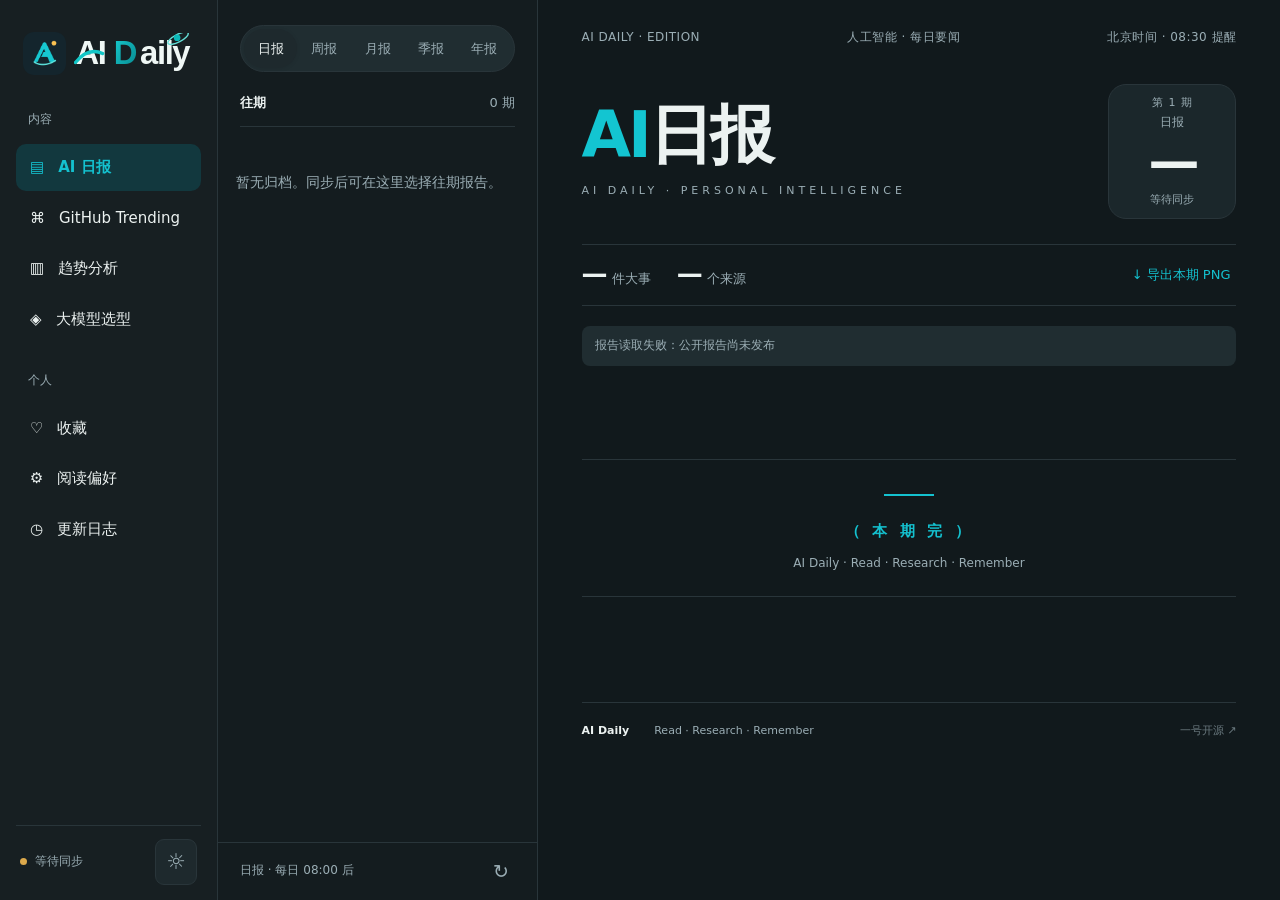
==== site/index.html @ 7de892e7 "Launch AI Daily V1" ====
<!doctype html><html lang="zh-CN"><head><meta charset="UTF-8"><meta name="viewport" content="width=device-width,initial-scale=1"><meta name="theme-color" content="#11191c"><title>AI Daily｜AI 情报阅读器</title><link rel="icon" href="./favicon.ico?v=082" sizes="any"><link rel="shortcut icon" href="./favicon.ico?v=082" type="image/x-icon"><link rel="icon" href="./favicon.png?v=082" type="image/png"><link rel="stylesheet" href="./style.css"></head><body class="dark"><div class="shell with-edition" id="shell">
<aside class="rail"><a class="logo" href="./" aria-label="AI Daily"><img src="./favicon.png" alt="" class="brand-mark"><img class="wordmark" src="./wordmark.svg" alt="AI Daily"></a><div class="rail-heading">内容</div>
<button class="rail-item active" data-view="daily"><span>▤</span>AI 日报</button><button class="rail-item" data-view="github"><span>⌘</span>GitHub Trending</button><button class="rail-item" data-view="trends"><span>▥</span>趋势分析</button><button class="rail-item" data-view="models"><span>◈</span>大模型选型</button>
<div class="rail-heading space-top">个人</div><button class="rail-item" data-view="favorites"><span>♡</span>收藏</button><button class="rail-item" data-view="settings"><span>⚙</span>阅读偏好</button><button class="rail-item" data-view="changelog"><span>◷</span>更新日志</button>
<div class="rail-bottom"><span id="connection-dot" class="signal-dot"></span><span id="connection-label">同步状态</span><button id="theme" aria-label="切换深浅色" title="深浅模式">☼</button></div></aside>
<aside class="edition-panel" id="edition-panel"><div class="edition-tabs" id="edition-tabs"><button data-type="daily" class="selected">日报</button><button data-type="weekly">周报</button><button data-type="monthly">月报</button><button data-type="quarterly">季报</button><button data-type="yearly">年报</button></div><div class="panel-subhead"><strong>往期</strong><span id="archive-count">—</span></div><div class="edition-scroll" id="edition-scroll"></div><div class="panel-bottom"><span id="panel-bottom-text">每日更新 · 北京时间</span><button id="sync" title="同步最新资讯">↻</button></div></aside>
<aside class="edition-panel" id="github-panel" hidden><div class="edition-tabs"><button data-gperiod="daily" class="selected">日报</button><button data-gperiod="weekly">周报</button><button data-gperiod="monthly">月报</button><button data-gperiod="quarterly">季报</button><button data-gperiod="yearly">年报</button></div><div class="panel-subhead"><strong>往期</strong><span>历史刊物</span></div><div class="edition-scroll" id="github-period-list"></div><div class="panel-bottom"><span>真实榜单 · 自有快照</span><button id="refresh-github" title="更新榜单">↻</button></div></aside>
<main class="reading" id="reading"><div class="reading-inner">
<section id="page-daily" class="page"><div class="issue-topline"><span id="issue-datetime">AI DAILY · EDITION</span><span>人工智能 · 每日要闻</span><span>北京时间 · 08:30 提醒</span></div><div class="masthead"><div><h1><span class="aqua">AI</span><span id="report-heading">日报</span></h1><p>AI DAILY · PERSONAL INTELLIGENCE</p></div><div class="date-stamp"><small id="issue-ordinal">第 1 期</small><span id="issue-label">日报</span><strong id="issue-number">—</strong><span id="issue-month">等待同步</span></div></div><div class="issue-stats"><span><b id="metric-stories">—</b> 件大事</span><span><b id="metric-sources">—</b> 个来源</span><button id="export-daily" class="text-action">↓ 导出本期 PNG</button></div><div id="report-alert" class="alert"></div><article class="issue-content" id="issue-content"></article><div class="edition-ending" id="daily-ending"><div class="ending-rule"></div><strong>（ 本 期 完 ）</strong><p>AI Daily · Read · Research · Remember</p><div class="issue-neighbors" id="daily-neighbors"></div></div></section>
<section id="page-github" class="page" hidden><div class="issue-topline"><span>GITHUB / OPEN SOURCE</span><span>开源生态 · 真实榜单</span><span id="github-period-range">每日观察</span></div><div class="masthead short"><div><h1><span class="aqua">GitHub</span> Trending</h1><p id="github-subtitle">每日开源项目精选 · 按热度观察</p></div><button class="action" id="export-png">↓ 导出 PNG</button></div><div class="issue-stats"><span><b id="repo-count">—</b> 个项目</span><span>门槛：≥ <strong id="minimum-stars">500</strong> Stars</span><span id="github-coverage">GitHub 官方 Trending 榜单</span></div><div class="notice" id="github-notice"></div><div id="github-grid" class="github-list"></div><div class="edition-ending" id="github-ending"><div class="ending-rule"></div><strong>（ 本 期 完 ）</strong><p>AI Daily · 开源项目观察</p><div class="issue-neighbors" id="github-neighbors"></div></div></section>
<section id="page-favorites" class="page wide-page" hidden><div class="issue-topline">PERSONAL / SAVED</div><div class="masthead short"><div><h1>我的<span class="aqua">收藏</span></h1><p>新闻、报告与开源项目</p></div></div><div class="collection-tabs"><button data-fav-filter="all" class="selected">全部</button><button data-fav-filter="article">资讯</button><button data-fav-filter="report">报告</button><button data-fav-filter="github">开源项目</button></div><div id="favorites-list" class="entry-list"></div></section>
<section id="page-trends" class="page wide-page" hidden><div class="issue-topline">RESEARCH / LONG-TERM</div><div class="masthead short"><div><h1><span class="aqua">趋势</span>分析</h1><p>基于实际归档的月度 · 季度 · 年度观察</p></div></div><div class="trend-switch"><button data-trend="monthly" class="selected">上一完整月度</button><button data-trend="quarterly">上一完整季度</button><button data-trend="yearly">上一完整年度</button></div><div id="trend-content" class="trend-content"></div></section>
<section id="page-models" class="page wide-page" hidden><div class="issue-topline">PRODUCT / MODEL SELECTOR</div><div class="masthead short"><div><h1>大模型<span class="aqua">选型</span></h1><p>预留接入位</p></div></div><div class="integration-placeholder"><span>◈</span><h2>模型选型工具</h2><p>此位置预留给你正在开发的独立模型选型项目。未来可以通过独立链接或 API 接入。</p><div class="note-tag">未连接 · 不展示虚构模型评测</div></div></section>
<section id="page-settings" class="page wide-page" hidden><div class="issue-topline">PERSONAL / PREFERENCES</div><div class="masthead short"><div><h1>阅读<span class="aqua">偏好</span></h1><p>定制你真正关心的 AI 方向</p></div></div><div class="settings-card"><div class="settings-head"><div><h2>我的关注主题</h2><p>选择后保存，即可筛选日报内容。</p></div><button class="action" id="save-settings">✓ 确认并应用</button></div><div class="topic-options" id="topics"></div><div id="settings-status" class="status-inline" aria-live="polite"></div></div><div class="settings-card"><div class="settings-head"><div><h2>运行与推送</h2><p>日报归档和飞书通知</p></div><button class="action secondary" id="open-runtime">打开运行仪表盘 ↗</button></div></div><div class="runtime-panel" id="runtime-panel" hidden><div class="runtime-metrics" id="runtime-metrics"></div><button class="soft-button" id="test-feishu">向飞书发送测试通知</button><div class="status-inline" id="runtime-msg"></div></div></section>
<section id="page-changelog" class="page wide-page" hidden><div class="issue-topline">AI DAILY / CHANGELOG</div><div class="masthead short"><div><h1>更新<span class="aqua">日志</span></h1><p>持续迭代，每一次改进都有记录</p></div></div><div class="timeline"><article><time>2026.11.05 · V0.8 预上线</time><h2>刊物式阅读与公开版适配</h2><p>品牌字标、统一 A 图标、流畅滚动与一键置顶、本期完与往期切换、GitHub 五种报告命名及飞书卡片推荐理由。</p></article><article><time>2026.11.05 · V0.7</time><h2>归档保护与 GitHub 稳定性修复</h2><p>修复原始刊物 JSON 跳转；增加数据库自动备份与恢复指引；GitHub 回退到最近的真实历史快照；Star 从 GitHub API 核实状态；发布期刊标题采用真实头条。</p></article><article><time>2026.11.03 · V0.5</time><h2>往期归档和期刊信息修复</h2><p>修复多余网格占位；统一三栏与双栏阅读结构；增加 GitHub 五个观察周期、Star 入口、主题筛选、主题适配图片导出和运行仪表盘。</p></article><article><time>2026.11.03 · V0.3</time><h2>刊物阅读器</h2><p>加入日报、周报、月报、收藏和长期统计入口。</p></article><article><time>2026.11.03 · V0.2</time><h2>视觉体系更新</h2><p>引入冷白与青蓝灰深色两套主题。</p></article></div></section>
<button class="back-to-top" id="back-to-top" type="button" aria-label="返回顶部" title="返回顶部">↑</button><footer class="site-footer"><strong>AI Daily</strong><span>Read · Research · Remember</span><a href="#" id="open-source" aria-disabled="true" title="仓库创建后启用">一号开源 ↗</a></footer>
</div></main></div><script src="./static-api.js"></script><script src="./app.js" defer></script></body></html>
---- site/style.css ----
:root{--bg:#fbfcfa;--rail:#fafbf9;--panel:#f9faf8;--ink:#1e282d;--muted:#738086;--line:#dce2e0;--accent:#117e86;--accent-bright:#09bccc;--selected:#e1eeee;--chip:#eef2f0;--btn:#fff;--card:#f1f4f3;--font:Inter,'Noto Sans SC','Microsoft YaHei UI','PingFang SC',system-ui,sans-serif}
*{box-sizing:border-box}body{margin:0;font-family:var(--font);font-size:14px;line-height:1.65;background:var(--bg);color:var(--ink)}body.dark{--bg:#11191c;--rail:#171f22;--panel:#141c1f;--ink:#ecf2f1;--muted:#9baeb5;--line:#29353a;--accent:#14c1cf;--accent-bright:#13c5d1;--selected:#12383e;--chip:#202d31;--btn:#1e292d;--card:#1b272b}button{font:inherit;color:inherit;cursor:pointer}a{color:inherit;text-decoration:none}a:hover{color:var(--accent)}[hidden]{display:none!important}.muted{color:var(--muted)}.shell{display:grid;grid-template-columns:226px 330px minmax(0,1fr);min-height:100vh}.rail{height:100vh;position:sticky;top:0;border-right:1px solid var(--line);background:var(--rail);padding:32px 16px 15px;display:flex;flex-direction:column}.logo{display:flex;align-items:center;gap:8px;margin:2px 8px 41px;font-size:28px;font-weight:850;letter-spacing:-1.7px;white-space:nowrap;line-height:1.2}.logo-ai{color:var(--accent-bright);letter-spacing:-2px}.logo-daily{position:relative}.logo-orbit{display:inline-block;width:7px;height:7px;border-radius:50%;background:var(--accent-bright);margin:0 0 15px 2px}.rail-heading{color:var(--muted);font-size:12px;margin:0 12px 12px;letter-spacing:.04em}.space-top{margin-top:26px}.rail-item{display:flex;gap:14px;align-items:center;width:100%;border:0;background:none;text-align:left;border-radius:10px;padding:11px 14px;font-size:15px;margin:2px 0}.rail-item:hover{background:var(--chip)}.rail-item.active{background:var(--selected);font-weight:700;color:var(--accent)}.rail-icon{font-size:19px;width:20px;text-align:center}.rail-bottom{margin-top:auto;border-top:1px solid var(--line);padding:13px 4px 0;display:flex;align-items:center;gap:8px;font-size:12px;color:var(--muted)}.signal-dot{width:7px;height:7px;border-radius:50%;background:#dca94c}.signal-dot.ok{background:#39bfa5}#theme{margin-left:auto;border:1px solid var(--line);background:var(--btn);border-radius:9px;padding:4px 10px;font-size:22px}.edition-panel{border-right:1px solid var(--line);height:100vh;position:sticky;top:0;background:var(--panel);display:flex;flex-direction:column;min-width:0}.edition-tabs{display:flex;margin:25px 22px 20px;padding:3px;border:1px solid var(--line);border-radius:50px;background:var(--chip)}.edition-tabs button{border:0;background:transparent;border-radius:40px;padding:9px 3px;flex:1;color:var(--muted);font-size:13px;white-space:nowrap}.edition-tabs button.selected{background:var(--btn);box-shadow:0 1px 4px #00000015;color:var(--ink)}.panel-subhead{display:flex;justify-content:space-between;align-items:center;margin:0 22px;padding:0 0 12px;border-bottom:1px solid var(--line);font-size:13px}.panel-subhead span{color:var(--muted)}.edition-scroll{overflow:auto;flex:1;padding:0 16px;scrollbar-width:thin}.month-label{display:flex;align-items:center;justify-content:space-between;font-weight:700;margin:16px 6px 10px;font-size:14px}.month-label span{color:var(--muted);font-size:12px;font-weight:400}.issue-choice{display:grid;grid-template-columns:44px 1fr;gap:10px;width:100%;border:0;background:none;border-radius:11px;padding:10px 9px;text-align:left;margin-bottom:4px;min-height:62px}.issue-choice:hover{background:var(--chip)}.issue-choice.active{background:var(--selected)}.day-num{display:flex;flex-direction:column;font-size:24px;font-weight:800;line-height:1.05;letter-spacing:-1px}.active .day-num{color:var(--accent)}.day-num small{font-size:11px;letter-spacing:0;font-weight:400;color:var(--muted);margin-top:5px}.issue-choice .issue-choice-title{font-weight:600;font-size:13px;line-height:1.45;overflow:hidden;display:-webkit-box;-webkit-line-clamp:2;-webkit-box-orient:vertical}.panel-padding{padding:10px}.panel-bottom{border-top:1px solid var(--line);display:flex;align-items:center;justify-content:space-between;padding:12px 22px;font-size:12px;color:var(--muted)}.panel-bottom button{border:0;background:none;font-size:19px}.reading{height:100vh;overflow:auto;scrollbar-width:thin;min-width:0}.reading-inner{max-width:1100px;margin:0 auto;padding:35px 54px 22px}.issue-topline{display:flex;gap:12px;align-items:center;justify-content:space-between;color:var(--muted);font-size:12px;letter-spacing:.04em}.masthead{display:flex;align-items:center;justify-content:space-between;gap:26px;margin:43px 0 32px}.masthead.short{margin:35px 0 27px}.masthead h1{font-size:clamp(42px,5vw,74px);line-height:1.06;letter-spacing:-3px;font-weight:860;margin:0}.masthead.short h1{font-size:clamp(38px,4vw,62px)}.aqua{color:var(--accent-bright)}.masthead p{color:var(--muted);font-size:11px;letter-spacing:4px;margin:12px 0 0}.date-stamp{min-width:128px;min-height:135px;background:var(--card);border:1px solid var(--line);border-radius:18px;display:flex;flex-direction:column;align-items:center;justify-content:center;gap:1px}.date-stamp small{color:var(--muted);font-size:11px;letter-spacing:2px}.date-stamp strong{font-size:51px;line-height:1.1;letter-spacing:-3px}.date-stamp span{font-size:11px;color:var(--muted)}.issue-stats{border-top:1px solid var(--line);border-bottom:1px solid var(--line);padding:16px 0;display:flex;gap:28px;align-items:center;color:var(--muted);font-size:13px}.issue-stats b{font-size:26px;color:var(--ink);line-height:1}.read-duration{margin-left:auto}.alert{margin:20px 0 0;background:var(--chip);color:var(--muted);border-radius:8px;padding:10px 13px;font-size:12px}.alert:empty{display:none}.issue-content{padding-top:27px}.section-kicker{font-size:13px;color:var(--accent);font-weight:800;letter-spacing:1px;display:flex;align-items:center;gap:12px;margin:0 0 22px}.section-kicker:before{content:'';width:31px;height:3px;background:var(--accent)}.lead-title{font-size:clamp(26px,3vw,42px);line-height:1.36;letter-spacing:-1.4px;margin:0 0 20px;font-weight:790}.lead-summary{font-size:18px;line-height:1.9;margin:0 0 15px}.source-row{display:flex;align-items:center;gap:12px;color:var(--muted);font-size:12px;margin:0 0 32px;flex-wrap:wrap}.source-row a{color:var(--accent)}.soft-button{border:1px solid var(--line);background:var(--btn);border-radius:7px;padding:4px 10px;font-size:12px}.highlight-strip{border-top:1px solid var(--line);padding:26px 0 20px}.highlight-strip h2,.section-block h2{font-size:17px;font-weight:800;letter-spacing:.02em;margin:0 0 14px}.highlight-strip ol{padding-left:22px;margin:0}.highlight-strip li{padding:4px 0;font-size:15px}.section-block{border-top:1px solid var(--line);padding-top:28px;margin-top:15px}.section-block h2{font-size:26px}.section-number{font-size:13px;color:var(--accent);margin-right:9px}.news-entry{padding:18px 0;border-bottom:1px solid var(--line)}.news-entry h3{font-size:19px;line-height:1.5;margin:0 0 10px;font-weight:730}.news-entry p{font-size:15px;line-height:1.85;margin:0 0 10px}.news-entry .source-row{margin:0}.intro{font-size:14px;color:var(--muted);margin:16px 0 20px}.github-list,.entry-list{border-top:1px solid var(--line)}.repo-entry,.favorite-entry{border-bottom:1px solid var(--line);padding:22px 2px;display:grid;grid-template-columns:46px minmax(0,1fr) auto;gap:14px;align-items:start}.repo-index{font-weight:800;font-size:24px;color:var(--accent)}.repo-entry h3{margin:0 0 9px;font-size:18px;overflow-wrap:anywhere}.repo-entry p{margin:0 0 8px;color:var(--muted);line-height:1.7}.meta{font-size:12px;color:var(--muted)}.action{background:var(--selected);color:var(--accent);border:1px solid var(--line);border-radius:9px;padding:10px 16px;font-weight:700}.action:hover{filter:brightness(.98)}.text-action{border:0;background:none;color:var(--accent);margin-left:auto}.empty{color:var(--muted);padding:30px 2px}.trend-switch{display:flex;gap:7px;margin:20px 0}.trend-switch button{background:none;border:1px solid var(--line);padding:9px 13px;border-radius:9px}.trend-switch .selected{background:var(--selected);color:var(--accent)}.coverage{margin:15px 0;padding:16px;background:var(--card);border-radius:9px}.bar-row{margin:19px 0}.bar-head{display:flex;justify-content:space-between;gap:10px;margin-bottom:5px}.bar-track{background:var(--chip);border-radius:5px;height:10px;overflow:hidden}.bar-track>div{background:var(--accent);height:100%}.settings-card{border-top:1px solid var(--line);padding:24px 0;margin:8px 0}.settings-card h2{font-size:18px}.topic-options{display:flex;gap:10px;flex-wrap:wrap;margin:15px 0 28px}.topic-options label{border:1px solid var(--line);border-radius:100px;padding:7px 13px;cursor:pointer}.topic-options input{accent-color:var(--accent)}.site-footer{margin-top:50px;padding:19px 0 5px;border-top:1px solid var(--line);display:flex;gap:25px;flex-wrap:wrap;align-items:center;color:var(--muted);font-size:11px}.site-footer strong{color:var(--ink)}.site-footer a{margin-left:auto}.reading.compact .news-entry{padding:11px 0}.reading.compact .news-entry p{line-height:1.58;margin-bottom:4px}.reading.compact .highlight-strip{padding:14px 0}.reading.compact .section-block{padding-top:16px;margin-top:9px}
@media(max-width:1200px){.shell{grid-template-columns:190px 275px minmax(0,1fr)}.reading-inner{padding:30px}.rail{padding:26px 10px}.issue-stats{gap:15px}.issue-topline span:nth-child(2){display:none}}
@media(max-width:850px){.shell{grid-template-columns:1fr;display:block}.rail{height:auto;position:sticky;z-index:3;top:0;flex-direction:row;align-items:center;gap:5px;padding:10px 12px;overflow-x:auto;border-right:0;border-bottom:1px solid var(--line)}.logo{font-size:19px;margin:0 12px 0 0}.rail-heading,.rail-bottom #connection-label{display:none}.space-top{display:none}.rail-item{font-size:12px;width:auto;white-space:nowrap;padding:7px;margin:0}.rail-icon{display:none}.rail-bottom{margin:0 0 0 auto;padding:0;border:0}.edition-panel{height:auto;position:relative;border:0;border-bottom:1px solid var(--line)}.edition-tabs{margin:12px;padding:2px}.panel-subhead,.edition-scroll,.panel-bottom{display:none}.reading{height:auto;overflow:visible}.reading-inner{padding:24px 18px}.issue-topline{font-size:10px}.masthead{margin:24px 0}.masthead h1{font-size:48px}.date-stamp{min-width:96px;min-height:112px}.date-stamp strong{font-size:38px}.issue-stats{gap:12px;flex-wrap:wrap}.read-duration{display:none}.lead-title{font-size:28px}.lead-summary{font-size:16px}.repo-entry{grid-template-columns:32px minmax(0,1fr) auto}.site-footer{gap:10px}}
/* V0.4 — One shared information reader. Hidden panels must not reserve a grid column. */
.shell:not(.with-edition){grid-template-columns:226px minmax(0,1fr)}
.shell:not(.with-edition) .reading-inner{max-width:1320px;padding-left:56px;padding-right:56px}
.shell:not(.with-edition) .wide-page{max-width:1170px}
.shell.with-edition .reading-inner{max-width:1240px;padding:32px 48px 24px}
.github-list,.entry-list{width:100%}
.repo-entry{grid-template-columns:46px minmax(0,1fr) auto;gap:18px;padding:23px 0;min-width:0}
.repo-entry>div{min-width:0}.repo-entry .meta{margin-top:8px}
.repo-entry h3{overflow-wrap:anywhere;line-height:1.35}.repo-entry p{max-width:80ch;overflow-wrap:anywhere}
.repo-actions{display:flex;gap:8px;flex-wrap:wrap;justify-content:flex-end;align-items:start}
.repo-badges{display:flex;gap:8px;flex-wrap:wrap;margin:8px 0}
.note-tag{border:1px solid var(--line);border-radius:100px;font-size:12px;color:var(--muted);padding:4px 10px;display:inline-block}
.period-selector{padding:20px;flex:1;display:flex;flex-direction:column;gap:8px}.period-option{border:1px solid var(--line);border-radius:9px;text-align:left;padding:14px;background:transparent}.period-option.selected{background:var(--selected);color:var(--accent);font-weight:700}.period-option small{display:block;color:var(--muted);font-weight:400;margin-top:5px}
.notice{color:var(--muted);font-size:12px;padding:16px 0;border-bottom:1px solid var(--line)}.notice:empty{display:none}
.settings-card{margin:12px 0 20px;padding:24px 0}.settings-head{display:flex;gap:24px;align-items:center;justify-content:space-between}.settings-head h2{margin:0}.settings-head p{color:var(--muted);font-size:14px;margin:4px 0 0}.topic-options{gap:10px;max-width:100%;margin:26px 0}.topic-options label{padding:10px 15px}.topic-options label:has(input:checked){background:var(--selected);color:var(--accent);border-color:var(--accent)}
.status-inline{color:var(--accent);font-size:13px;min-height:20px}.secondary{background:var(--chip)}.runtime-panel{background:var(--card);border:1px solid var(--line);border-radius:12px;padding:24px;margin:10px 0}.runtime-metrics{display:grid;grid-template-columns:repeat(3,minmax(0,1fr));gap:18px;margin-bottom:18px}.runtime-metrics div{border-bottom:1px solid var(--line);padding-bottom:10px}.runtime-metrics b{display:block;font-size:21px}
.collection-tabs{display:flex;gap:8px;margin-bottom:20px;flex-wrap:wrap}.collection-tabs button{background:transparent;border:1px solid var(--line);border-radius:8px;padding:7px 15px}.collection-tabs button.selected{background:var(--selected);color:var(--accent)}
.favorite-entry{grid-template-columns:42px minmax(0,1fr) auto}.favorite-entry h3{margin:0 0 5px;font-size:17px;overflow-wrap:anywhere}
.integration-placeholder{padding:70px 36px;text-align:center;border:1px dashed var(--line);border-radius:18px;background:var(--card);max-width:800px;margin:20px auto}.integration-placeholder>span{font-size:50px;color:var(--accent)}.integration-placeholder h2{font-size:26px}.integration-placeholder p{color:var(--muted);max-width:480px;margin:0 auto 20px}
.timeline article{padding:26px 0;border-top:1px solid var(--line)}.timeline time{color:var(--accent);font-size:12px}.timeline h2{font-size:21px;margin:7px 0}.timeline p{color:var(--muted)}
.site-footer{margin-top:90px}.site-footer #open-source[aria-disabled=true]{color:var(--muted);opacity:.65;cursor:default}
@media(max-width:1200px){.shell:not(.with-edition){grid-template-columns:190px minmax(0,1fr)}.shell:not(.with-edition) .reading-inner{padding:32px}}
@media(max-width:850px){.shell:not(.with-edition),.shell.with-edition{display:block}.shell:not(.with-edition) .reading-inner,.shell.with-edition .reading-inner{padding:22px 18px}.period-selector{padding:10px;display:flex;flex-direction:row;overflow:auto}.repo-entry{grid-template-columns:32px minmax(0,1fr);gap:10px}.repo-actions{grid-column:2;justify-content:flex-start}.settings-head{align-items:flex-start;flex-direction:column}.runtime-metrics{grid-template-columns:1fr}}
@media(max-width:850px){.edition-scroll{display:block;max-height:180px;overflow-y:auto;padding:8px 14px}.panel-subhead{display:flex;margin:4px 16px 0}.panel-bottom{display:flex;padding:6px 16px}.month-label{margin-top:8px}.issue-choice{display:inline-grid;vertical-align:top;width:min(100%,300px);margin-right:8px}}

/* V0.5: historical Github issue rail and editorial masthead */
.archive-meta{display:block;color:var(--muted);font-size:11px;margin-top:4px;font-weight:400}.date-stamp #issue-ordinal{font-size:11px;color:var(--muted);letter-spacing:1px}.date-stamp #issue-label{font-size:12px;color:var(--muted)}.issue-choice-title{overflow-wrap:anywhere}.issue-stats{gap:26px}

/* V0.7 identity and GitHub statuses */
.logo{display:flex;align-items:center;gap:10px;white-space:nowrap}.logo .brand-mark{width:38px;height:38px;object-fit:contain;flex:none}.logo .brand-name{font-size:25px;font-weight:820;letter-spacing:-1.1px}.logo .brand-name em{font-style:normal;color:var(--accent)}
.github-star{min-width:42px;font-size:20px;line-height:1.2;text-align:center;color:var(--muted);background:var(--btn);transition:color .16s,background .16s}.github-star.is-starred{color:#e5a000;background:rgba(245,181,37,.12);border-color:rgba(245,181,37,.45)}.github-star:hover{transform:translateY(-1px)}
@media(max-width:850px){.logo .brand-mark{width:27px;height:27px}.logo .brand-name{font-size:18px}}

/* V0.8 — edge-to-edge magazine layout, one unobtrusive page scroll */
html{scroll-behavior:smooth}html,body{max-width:100%;overflow-x:clip}
.shell{min-height:100dvh;grid-template-columns:clamp(218px,17vw,258px) clamp(280px,25vw,385px) minmax(0,1fr)}
.shell:not(.with-edition){grid-template-columns:clamp(218px,17vw,258px) minmax(0,1fr)}
.rail,.edition-panel{height:100dvh;min-height:0}
.reading{min-width:0;height:100dvh;overflow-y:auto;overflow-x:hidden;scrollbar-width:none;overscroll-behavior:contain}
.reading::-webkit-scrollbar,.edition-scroll::-webkit-scrollbar,.rail::-webkit-scrollbar{display:none}
.edition-scroll,.rail{scrollbar-width:none}
.shell.with-edition .reading-inner,.shell:not(.with-edition) .reading-inner{max-width:none;width:100%;padding:28px clamp(26px,3.4vw,70px) 38px}
.issue-topline{gap:16px}.issue-topline span{min-width:0}.masthead{margin:36px 0 25px}
.logo{margin:0 7px 35px;gap:8px;min-width:0}.logo .brand-mark{width:43px;height:43px;border-radius:11px}.logo .wordmark{display:block;width:150px;height:auto;max-height:47px;object-fit:contain}
body.dark .logo .wordmark{filter:brightness(0) invert(.91)}
.logo .brand-name{display:none}
.issue-content,.github-list{max-width:100%}.issue-content .news-entry{border-bottom:1px solid var(--line);padding:21px 0}
.section-block,.highlight-strip{border-top:1px solid var(--line);border-radius:0;background:none;box-shadow:none}
.repo-entry{border-bottom:1px solid var(--line);border-radius:0;background:none;box-shadow:none}
.issue-choice{border-radius:8px}.edition-panel{overflow:hidden}.edition-tabs{flex-shrink:0}
/* No inner scroll thumb or nested framed scroll interface */
.edition-scroll{overflow-y:auto;scrollbar-width:none}
.edition-ending{text-align:center;margin:66px 0 25px;padding:34px 0 15px;border-top:1px solid var(--line);color:var(--muted)}
.edition-ending .ending-rule{width:50px;height:2px;background:var(--accent);margin:0 auto 23px}
.edition-ending strong{color:var(--accent);font-weight:750;font-size:15px;letter-spacing:.24em}
.edition-ending p{font-size:12px;margin:10px 0 22px}
.issue-neighbors{display:grid;grid-template-columns:repeat(2,minmax(0,1fr));gap:0;border-top:1px solid var(--line);max-width:100%;text-align:left}
.issue-neighbors button{background:transparent;border:0;text-align:left;padding:18px 14px;color:var(--ink);min-width:0}
.issue-neighbors button+button{border-left:1px solid var(--line);text-align:right}
.issue-neighbors button:hover{background:var(--chip)}.issue-neighbors small{display:block;color:var(--muted)}
.issue-neighbors b{display:block;font-size:14px;overflow-wrap:anywhere;margin-top:6px}
.back-to-top{position:fixed;z-index:9;bottom:24px;right:24px;width:47px;height:47px;border:1px solid var(--line);border-radius:50%;background:var(--btn);color:var(--accent);font-size:26px;box-shadow:0 4px 15px #00000012;opacity:0;pointer-events:none;transform:translateY(8px);transition:opacity .2s,transform .2s}
.back-to-top.visible{opacity:1;pointer-events:auto;transform:translateY(0)}
@media(max-width:1000px){.shell{grid-template-columns:190px 260px minmax(0,1fr)}.logo .wordmark{width:118px}.logo .brand-mark{width:35px;height:35px}.shell.with-edition .reading-inner{padding:25px 23px}}
@media(max-width:850px){.shell,.shell:not(.with-edition){display:block}.rail{height:auto;max-width:100%;overflow-x:auto}.logo{margin:0 15px 0 0}.logo .wordmark{width:103px}.edition-panel{height:auto;overflow:visible}.edition-scroll{max-height:210px;overflow-y:auto}.reading{height:auto;overflow:visible}.shell.with-edition .reading-inner,.shell:not(.with-edition) .reading-inner{padding:20px 18px}.back-to-top{bottom:18px;right:15px}.issue-neighbors{grid-template-columns:1fr}.issue-neighbors button+button{border-left:0;border-top:1px solid var(--line);text-align:left}}

body.dark .logo .wordmark{content:url("./wordmark-dark.svg");filter:none}

/* V0.8.1 — dedicated dark wordmark, no forced inversion */
body.dark .logo .wordmark{filter:none}
.issue-choice .issue-choice-title{font-weight:520;color:var(--muted);font-size:12px;line-height:1.4}
.issue-choice.active .issue-choice-title{color:var(--ink);font-weight:600}
.issue-choice .archive-meta{opacity:.75}

/* V0.8.2 – GitHub retrospective index is concise, muted, and single-line */
#github-period-list .issue-choice-title{font-size:12px;font-weight:450;color:var(--muted);display:block;overflow:hidden;white-space:nowrap;text-overflow:ellipsis;line-height:1.5;min-width:0}
#github-period-list .issue-choice.active .issue-choice-title{color:var(--ink);font-weight:550}

/* V0.8.3: Align GitHub period summaries to the vertical midpoint of each date marker. */
#github-period-list .issue-choice{align-items:center;}
#github-period-list .issue-choice-title{align-self:center;}
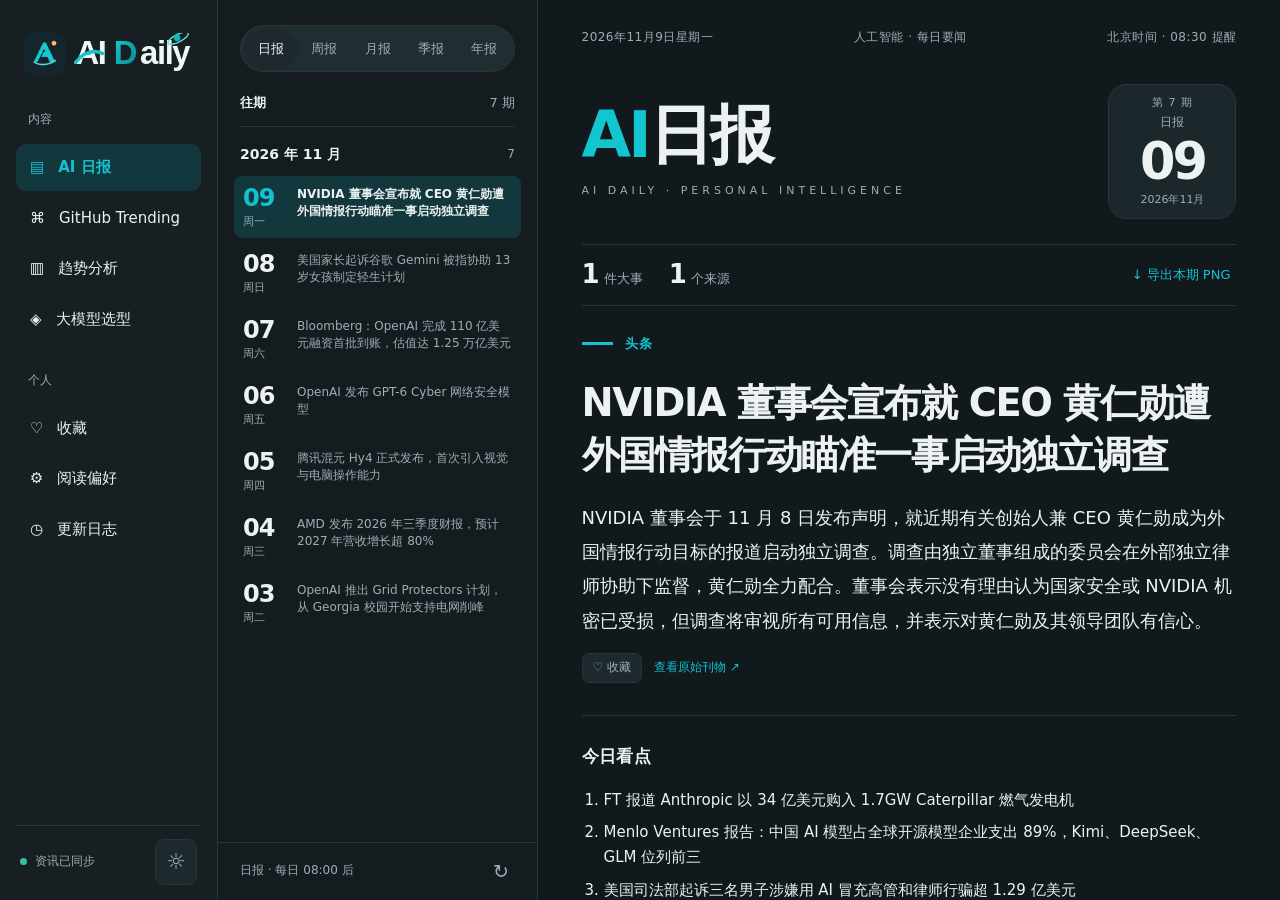
==== commit 92f30167: "feat: add Modelwise website entry to AI Daily" ====
--- a/site/index.html
+++ b/site/index.html
@@ -10,7 +10,7 @@
 <section id="page-github" class="page" hidden><div class="issue-topline"><span>GITHUB / OPEN SOURCE</span><span>开源生态 · 真实榜单</span><span id="github-period-range">每日观察</span></div><div class="masthead short"><div><h1><span class="aqua">GitHub</span> Trending</h1><p id="github-subtitle">每日开源项目精选 · 按热度观察</p></div><button class="action" id="export-png">↓ 导出 PNG</button></div><div class="issue-stats"><span><b id="repo-count">—</b> 个项目</span><span>门槛：≥ <strong id="minimum-stars">500</strong> Stars</span><span id="github-coverage">GitHub 官方 Trending 榜单</span></div><div class="notice" id="github-notice"></div><div id="github-grid" class="github-list"></div><div class="edition-ending" id="github-ending"><div class="ending-rule"></div><strong>（ 本 期 完 ）</strong><p>AI Daily · 开源项目观察</p><div class="issue-neighbors" id="github-neighbors"></div></div></section>
 <section id="page-favorites" class="page wide-page" hidden><div class="issue-topline">PERSONAL / SAVED</div><div class="masthead short"><div><h1>我的<span class="aqua">收藏</span></h1><p>新闻、报告与开源项目</p></div></div><div class="collection-tabs"><button data-fav-filter="all" class="selected">全部</button><button data-fav-filter="article">资讯</button><button data-fav-filter="report">报告</button><button data-fav-filter="github">开源项目</button></div><div id="favorites-list" class="entry-list"></div></section>
 <section id="page-trends" class="page wide-page" hidden><div class="issue-topline">RESEARCH / LONG-TERM</div><div class="masthead short"><div><h1><span class="aqua">趋势</span>分析</h1><p>基于实际归档的月度 · 季度 · 年度观察</p></div></div><div class="trend-switch"><button data-trend="monthly" class="selected">上一完整月度</button><button data-trend="quarterly">上一完整季度</button><button data-trend="yearly">上一完整年度</button></div><div id="trend-content" class="trend-content"></div></section>
-<section id="page-models" class="page wide-page" hidden><div class="issue-topline">PRODUCT / MODEL SELECTOR</div><div class="masthead short"><div><h1>大模型<span class="aqua">选型</span></h1><p>预留接入位</p></div></div><div class="integration-placeholder"><span>◈</span><h2>模型选型工具</h2><p>此位置预留给你正在开发的独立模型选型项目。未来可以通过独立链接或 API 接入。</p><div class="note-tag">未连接 · 不展示虚构模型评测</div></div></section>
+<section id="page-models" class="page wide-page" hidden><div class="issue-topline">PRODUCT / MODEL SELECTOR</div><div class="masthead short"><div><h1>大模型<span class="aqua">选型</span></h1><p>Modelwise · 独立模型选型工具</p></div></div><div class="integration-placeholder"><span>◈</span><h2>Modelwise · 大模型选型工具</h2><p>探索不同大模型，结合实际使用场景、能力与成本，找到更合适的模型方案。</p><a class="action" style="display:inline-flex;align-items:center;justify-content:center;text-decoration:none;margin:4px auto 14px;" href="https://haluwjm-lexie.github.io/Modelwise/" target="_blank" rel="noopener noreferrer" aria-label="在新标签页打开 Modelwise 大模型选型工具">进入 Modelwise ↗</a><div class="note-tag">已上线 · 在新标签页打开独立网站</div></div></section>
 <section id="page-settings" class="page wide-page" hidden><div class="issue-topline">PERSONAL / PREFERENCES</div><div class="masthead short"><div><h1>阅读<span class="aqua">偏好</span></h1><p>定制你真正关心的 AI 方向</p></div></div><div class="settings-card"><div class="settings-head"><div><h2>我的关注主题</h2><p>选择后保存，即可筛选日报内容。</p></div><button class="action" id="save-settings">✓ 确认并应用</button></div><div class="topic-options" id="topics"></div><div id="settings-status" class="status-inline" aria-live="polite"></div></div><div class="settings-card"><div class="settings-head"><div><h2>运行与推送</h2><p>日报归档和飞书通知</p></div><button class="action secondary" id="open-runtime">打开运行仪表盘 ↗</button></div></div><div class="runtime-panel" id="runtime-panel" hidden><div class="runtime-metrics" id="runtime-metrics"></div><button class="soft-button" id="test-feishu">向飞书发送测试通知</button><div class="status-inline" id="runtime-msg"></div></div></section>
 <section id="page-changelog" class="page wide-page" hidden><div class="issue-topline">AI DAILY / CHANGELOG</div><div class="masthead short"><div><h1>更新<span class="aqua">日志</span></h1><p>持续迭代，每一次改进都有记录</p></div></div><div class="timeline"><article><time>2026.11.05 · V0.8 预上线</time><h2>刊物式阅读与公开版适配</h2><p>品牌字标、统一 A 图标、流畅滚动与一键置顶、本期完与往期切换、GitHub 五种报告命名及飞书卡片推荐理由。</p></article><article><time>2026.11.05 · V0.7</time><h2>归档保护与 GitHub 稳定性修复</h2><p>修复原始刊物 JSON 跳转；增加数据库自动备份与恢复指引；GitHub 回退到最近的真实历史快照；Star 从 GitHub API 核实状态；发布期刊标题采用真实头条。</p></article><article><time>2026.11.03 · V0.5</time><h2>往期归档和期刊信息修复</h2><p>修复多余网格占位；统一三栏与双栏阅读结构；增加 GitHub 五个观察周期、Star 入口、主题筛选、主题适配图片导出和运行仪表盘。</p></article><article><time>2026.11.03 · V0.3</time><h2>刊物阅读器</h2><p>加入日报、周报、月报、收藏和长期统计入口。</p></article><article><time>2026.11.03 · V0.2</time><h2>视觉体系更新</h2><p>引入冷白与青蓝灰深色两套主题。</p></article></div></section>
 <button class="back-to-top" id="back-to-top" type="button" aria-label="返回顶部" title="返回顶部">↑</button><footer class="site-footer"><strong>AI Daily</strong><span>Read · Research · Remember</span><a href="#" id="open-source" aria-disabled="true" title="仓库创建后启用">一号开源 ↗</a></footer>
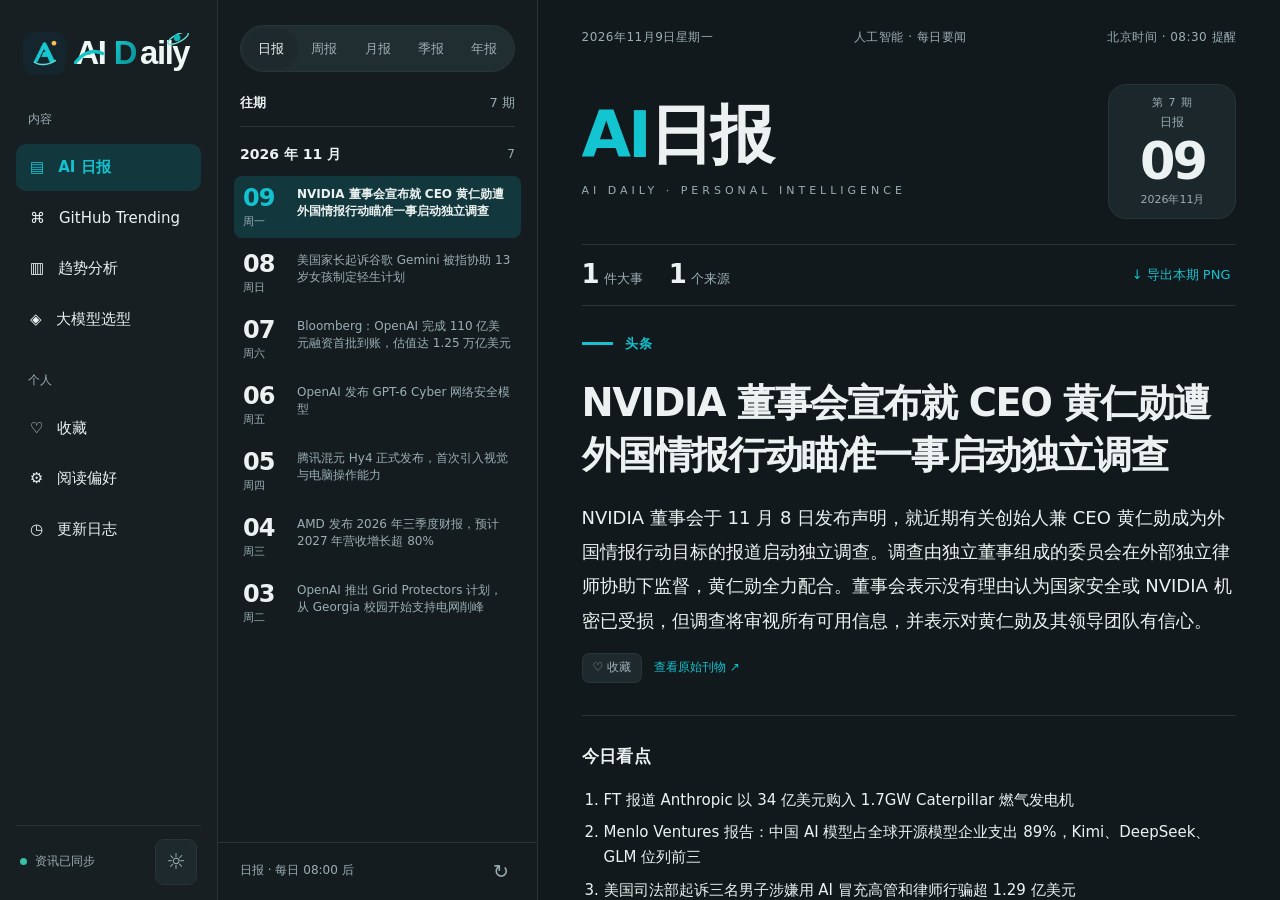
==== commit 25ffb00b: "design: refine Modelwise product overview portal" ====
--- a/site/index.html
+++ b/site/index.html
@@ -10,7 +10,28 @@
 <section id="page-github" class="page" hidden><div class="issue-topline"><span>GITHUB / OPEN SOURCE</span><span>开源生态 · 真实榜单</span><span id="github-period-range">每日观察</span></div><div class="masthead short"><div><h1><span class="aqua">GitHub</span> Trending</h1><p id="github-subtitle">每日开源项目精选 · 按热度观察</p></div><button class="action" id="export-png">↓ 导出 PNG</button></div><div class="issue-stats"><span><b id="repo-count">—</b> 个项目</span><span>门槛：≥ <strong id="minimum-stars">500</strong> Stars</span><span id="github-coverage">GitHub 官方 Trending 榜单</span></div><div class="notice" id="github-notice"></div><div id="github-grid" class="github-list"></div><div class="edition-ending" id="github-ending"><div class="ending-rule"></div><strong>（ 本 期 完 ）</strong><p>AI Daily · 开源项目观察</p><div class="issue-neighbors" id="github-neighbors"></div></div></section>
 <section id="page-favorites" class="page wide-page" hidden><div class="issue-topline">PERSONAL / SAVED</div><div class="masthead short"><div><h1>我的<span class="aqua">收藏</span></h1><p>新闻、报告与开源项目</p></div></div><div class="collection-tabs"><button data-fav-filter="all" class="selected">全部</button><button data-fav-filter="article">资讯</button><button data-fav-filter="report">报告</button><button data-fav-filter="github">开源项目</button></div><div id="favorites-list" class="entry-list"></div></section>
 <section id="page-trends" class="page wide-page" hidden><div class="issue-topline">RESEARCH / LONG-TERM</div><div class="masthead short"><div><h1><span class="aqua">趋势</span>分析</h1><p>基于实际归档的月度 · 季度 · 年度观察</p></div></div><div class="trend-switch"><button data-trend="monthly" class="selected">上一完整月度</button><button data-trend="quarterly">上一完整季度</button><button data-trend="yearly">上一完整年度</button></div><div id="trend-content" class="trend-content"></div></section>
-<section id="page-models" class="page wide-page" hidden><div class="issue-topline">PRODUCT / MODEL SELECTOR</div><div class="masthead short"><div><h1>大模型<span class="aqua">选型</span></h1><p>Modelwise · 独立模型选型工具</p></div></div><div class="integration-placeholder"><span>◈</span><h2>Modelwise · 大模型选型工具</h2><p>探索不同大模型，结合实际使用场景、能力与成本，找到更合适的模型方案。</p><a class="action" style="display:inline-flex;align-items:center;justify-content:center;text-decoration:none;margin:4px auto 14px;" href="https://haluwjm-lexie.github.io/Modelwise/" target="_blank" rel="noopener noreferrer" aria-label="在新标签页打开 Modelwise 大模型选型工具">进入 Modelwise ↗</a><div class="note-tag">已上线 · 在新标签页打开独立网站</div></div></section>
+<section id="page-models" class="page wide-page" hidden>
+ <div class="issue-topline">PRODUCT / MODEL SELECTOR</div>
+ <div class="mw-portal" aria-label="Modelwise 大模型选型作品概览">
+  <div class="mw-atmosphere" aria-hidden="true"></div>
+  <div class="mw-overview">
+   <div class="mw-copy">
+    <div class="mw-kicker"><span class="mw-kicker-dot"></span>AI DAILY <span class="mw-kicker-slash">/</span> FEATURED PRODUCT</div>
+    <img class="mw-brand" src="./modelwise-logo.png" alt="Modelwise" decoding="async">
+    <h1>大模型选型工具</h1>
+    <p class="mw-subtitle">选对模型，算清成本。</p>
+    <p class="mw-description">从模型资料库到场景选型、型号对比与成本分析，帮助你找到适合当前任务的 AI 模型方案。</p>
+    <a class="mw-visit" href="https://haluwjm-lexie.github.io/Modelwise/" target="_blank" rel="noopener noreferrer" aria-label="进入 Modelwise 大模型选型工具">进入 Modelwise <span aria-hidden="true">↗</span></a>
+    <div class="mw-features" aria-label="产品功能"><span>模型资料库</span><span>场景选型</span><span>型号对比</span><span>成本与收益</span></div>
+   </div>
+   <a class="mw-showcase" href="https://haluwjm-lexie.github.io/Modelwise/" target="_blank" rel="noopener noreferrer" aria-label="查看 Modelwise 真实首页并进入网站">
+    <div class="mw-browser-bar" aria-hidden="true"><span class="mw-lights"><i></i><i></i><i></i></span><span class="mw-browser-url">haluwjm-lexie.github.io/Modelwise/</span><span class="mw-browser-arrow">↗</span></div>
+    <div class="mw-screen"><img src="./modelwise-preview.webp" alt="Modelwise 首页实景：模型资料库与 AI 产品、模型卡片" loading="eager" decoding="async"></div>
+    <span class="mw-open-hint" aria-hidden="true">查看完整产品 <span>↗</span></span>
+   </a>
+  </div>
+ </div>
+</section>
 <section id="page-settings" class="page wide-page" hidden><div class="issue-topline">PERSONAL / PREFERENCES</div><div class="masthead short"><div><h1>阅读<span class="aqua">偏好</span></h1><p>定制你真正关心的 AI 方向</p></div></div><div class="settings-card"><div class="settings-head"><div><h2>我的关注主题</h2><p>选择后保存，即可筛选日报内容。</p></div><button class="action" id="save-settings">✓ 确认并应用</button></div><div class="topic-options" id="topics"></div><div id="settings-status" class="status-inline" aria-live="polite"></div></div><div class="settings-card"><div class="settings-head"><div><h2>运行与推送</h2><p>日报归档和飞书通知</p></div><button class="action secondary" id="open-runtime">打开运行仪表盘 ↗</button></div></div><div class="runtime-panel" id="runtime-panel" hidden><div class="runtime-metrics" id="runtime-metrics"></div><button class="soft-button" id="test-feishu">向飞书发送测试通知</button><div class="status-inline" id="runtime-msg"></div></div></section>
 <section id="page-changelog" class="page wide-page" hidden><div class="issue-topline">AI DAILY / CHANGELOG</div><div class="masthead short"><div><h1>更新<span class="aqua">日志</span></h1><p>持续迭代，每一次改进都有记录</p></div></div><div class="timeline"><article><time>2026.11.05 · V0.8 预上线</time><h2>刊物式阅读与公开版适配</h2><p>品牌字标、统一 A 图标、流畅滚动与一键置顶、本期完与往期切换、GitHub 五种报告命名及飞书卡片推荐理由。</p></article><article><time>2026.11.05 · V0.7</time><h2>归档保护与 GitHub 稳定性修复</h2><p>修复原始刊物 JSON 跳转；增加数据库自动备份与恢复指引；GitHub 回退到最近的真实历史快照；Star 从 GitHub API 核实状态；发布期刊标题采用真实头条。</p></article><article><time>2026.11.03 · V0.5</time><h2>往期归档和期刊信息修复</h2><p>修复多余网格占位；统一三栏与双栏阅读结构；增加 GitHub 五个观察周期、Star 入口、主题筛选、主题适配图片导出和运行仪表盘。</p></article><article><time>2026.11.03 · V0.3</time><h2>刊物阅读器</h2><p>加入日报、周报、月报、收藏和长期统计入口。</p></article><article><time>2026.11.03 · V0.2</time><h2>视觉体系更新</h2><p>引入冷白与青蓝灰深色两套主题。</p></article></div></section>
 <button class="back-to-top" id="back-to-top" type="button" aria-label="返回顶部" title="返回顶部">↑</button><footer class="site-footer"><strong>AI Daily</strong><span>Read · Research · Remember</span><a href="#" id="open-source" aria-disabled="true" title="仓库创建后启用">一号开源 ↗</a></footer>
--- a/site/style.css
+++ b/site/style.css
@@ -83,3 +83,41 @@
 /* V0.8.3: Align GitHub period summaries to the vertical midpoint of each date marker. */
 #github-period-list .issue-choice{align-items:center;}
 #github-period-list .issue-choice-title{align-self:center;}
+
+/* MW_PORTAL_V3_BEGIN — AI Daily's Modelwise product overview only */
+#page-models .mw-portal{--mw-blue:#143bb5;--mw-cyan:#0f9fb0;--mw-text:#172c3d;position:relative;isolation:isolate;overflow:hidden;border:1px solid rgba(48,90,162,.12);border-radius:26px;margin:18px 0 0;background:linear-gradient(118deg,#f7fcff 0%,#edf4ff 56%,#dce9ff 100%);box-shadow:0 18px 60px rgba(25,63,110,.09);color:var(--mw-text)}
+#page-models .mw-atmosphere{position:absolute;inset:0;pointer-events:none;z-index:-1;background:radial-gradient(ellipse at 98% 8%,rgba(77,129,248,.20),transparent 47%),radial-gradient(ellipse at 6% 80%,rgba(50,204,213,.09),transparent 48%)}
+#page-models .mw-portal::before{content:'';position:absolute;top:0;right:0;width:51%;height:100%;opacity:.18;pointer-events:none;background-image:linear-gradient(rgba(35,83,174,.14) 1px,transparent 1px),linear-gradient(90deg,rgba(35,83,174,.14) 1px,transparent 1px);background-size:34px 34px;mask-image:linear-gradient(90deg,transparent,black)}
+#page-models .mw-overview{position:relative;z-index:1;display:grid;grid-template-columns:minmax(0,.90fr) minmax(0,1.10fr);gap:clamp(14px,2.4vw,36px);align-items:center;min-height:clamp(480px,54vw,630px);padding:clamp(28px,4.2vw,70px) 0 clamp(24px,4vw,62px) clamp(28px,4.2vw,70px)}
+#page-models .mw-copy{min-width:0;max-width:490px;text-align:left}
+#page-models .mw-kicker{display:flex;align-items:center;gap:9px;margin-bottom:33px;color:#54728d;font-weight:750;font-size:10px;letter-spacing:.19em}
+#page-models .mw-kicker-dot{width:7px;height:7px;flex:none;border-radius:50%;background:#268bdc;box-shadow:0 0 0 5px rgba(41,132,233,.09)}
+#page-models .mw-kicker-slash{color:#a1b7cd}
+#page-models .mw-brand{display:block;max-width:min(100%,305px);width:305px;height:auto;object-fit:contain;object-position:left center;filter:drop-shadow(0 9px 15px rgba(31,90,180,.05))}
+#page-models .mw-copy h1{font-size:clamp(27px,3vw,41px);line-height:1.28;margin:18px 0 9px;letter-spacing:-.035em;color:#19313f;font-weight:780}
+#page-models .mw-subtitle{font-weight:650;color:#1559a8;font-size:clamp(17px,1.8vw,21px);margin:0 0 20px;letter-spacing:.01em}
+#page-models .mw-description{font-size:clamp(14px,1.32vw,16px);line-height:1.96;color:#62788d;margin:0 0 29px;max-width:390px}
+#page-models .mw-visit{display:inline-flex;align-items:center;justify-content:center;gap:27px;min-height:53px;padding:12px 23px;border-radius:13px;background:linear-gradient(125deg,#1a62e3,#163ba7);border:1px solid rgba(21,59,163,.35);color:white;font-weight:730;font-size:15px;letter-spacing:.01em;text-decoration:none;box-shadow:0 10px 27px rgba(24,77,181,.21),inset 0 1px 0 rgba(255,255,255,.22);transition:transform .24s ease,box-shadow .24s ease,filter .24s ease}
+#page-models .mw-visit:hover{color:white;transform:translateY(-4px);box-shadow:0 17px 33px rgba(24,77,181,.30);filter:brightness(1.08)}
+#page-models .mw-visit:focus-visible,#page-models .mw-showcase:focus-visible{outline:3px solid #3d83f6;outline-offset:5px}
+#page-models .mw-visit span{font-size:20px;font-weight:500;line-height:1}
+#page-models .mw-features{display:flex;flex-wrap:wrap;gap:8px;margin-top:33px}
+#page-models .mw-features span{padding:5px 10px;border-radius:999px;color:#628099;font-size:11px;line-height:1.4;border:1px solid rgba(83,136,193,.17);background:rgba(255,255,255,.55)}
+#page-models .mw-showcase{display:block;position:relative;min-width:0;width:100%;align-self:center;margin:9px -1px 0 0;padding:0;color:inherit;transform:perspective(1300px) rotateY(-5deg) rotateX(2deg) translateX(3%);transform-origin:left center;transition:transform .45s cubic-bezier(.2,.7,.25,1),box-shadow .45s ease;box-shadow:0 32px 62px rgba(23,53,99,.19),0 0 0 8px rgba(255,255,255,.17);border:1px solid rgba(154,183,228,.72);border-radius:16px 0 0 16px;overflow:hidden;background:white;text-decoration:none}
+#page-models .mw-showcase:hover{color:inherit;transform:perspective(1300px) rotateY(-1deg) rotateX(0deg) translateX(0) translateY(-7px);box-shadow:0 42px 78px rgba(23,53,99,.25),0 0 0 9px rgba(255,255,255,.23)}
+#page-models .mw-browser-bar{display:flex;align-items:center;gap:10px;height:39px;background:#f8faff;border-bottom:1px solid #e9eff8;padding:0 13px;color:#8293a6;font-size:10px;letter-spacing:.02em}
+#page-models .mw-lights{display:flex;gap:5px;flex:none}
+#page-models .mw-lights i{width:7px;height:7px;border-radius:50%;background:#e4a29d}
+#page-models .mw-lights i:nth-child(2){background:#e5c47a}
+#page-models .mw-lights i:nth-child(3){background:#90cbbc}
+#page-models .mw-browser-url{overflow:hidden;text-overflow:ellipsis;white-space:nowrap;flex:1;text-align:center}
+#page-models .mw-browser-arrow{font-size:16px;color:#547bc4}
+#page-models .mw-screen{position:relative;overflow:hidden;height:clamp(325px,39vw,475px);background:#f9fcfe}
+#page-models .mw-screen img{width:100%;height:auto;display:block}
+#page-models .mw-open-hint{position:absolute;right:20px;bottom:18px;display:flex;align-items:center;gap:9px;background:rgba(255,255,255,.94);border:1px solid #dbe7f7;box-shadow:0 12px 30px rgba(38,73,120,.10);border-radius:999px;padding:9px 15px;font-weight:680;font-size:12px;color:#2757a9;transition:transform .2s ease}
+#page-models .mw-showcase:hover .mw-open-hint{transform:translateY(-3px)}
+@media(max-width:1100px){#page-models .mw-overview{grid-template-columns:minmax(0,1fr) minmax(0,1fr);padding-left:30px;min-height:450px}#page-models .mw-kicker{margin-bottom:24px}#page-models .mw-brand{width:245px}#page-models .mw-screen{height:340px}#page-models .mw-features{margin-top:22px}}
+@media(max-width:820px){#page-models .mw-overview{grid-template-columns:1fr;gap:30px;padding:38px 25px 38px;min-height:0}#page-models .mw-copy{max-width:100%}#page-models .mw-brand{width:280px}#page-models .mw-showcase{transform:none;max-width:100%;margin:0;border-radius:15px;box-shadow:0 15px 40px rgba(23,53,99,.13)}#page-models .mw-showcase:hover{transform:translateY(-5px)}#page-models .mw-screen{height:310px}#page-models .mw-portal::before{width:100%}}
+@media(max-width:480px){#page-models .mw-overview{padding:26px 19px 30px}#page-models .mw-portal{border-radius:19px}#page-models .mw-kicker{font-size:9px;margin-bottom:24px}#page-models .mw-brand{width:240px}#page-models .mw-description{font-size:14px;margin-bottom:23px}#page-models .mw-features{margin-top:24px}#page-models .mw-browser-bar{height:32px}#page-models .mw-screen{height:235px}#page-models .mw-open-hint{right:8px;bottom:9px;font-size:10px;padding:7px 9px}}
+@media(prefers-reduced-motion:reduce){#page-models .mw-visit,#page-models .mw-showcase,#page-models .mw-open-hint{transition:none}}
+/* MW_PORTAL_V3_END */
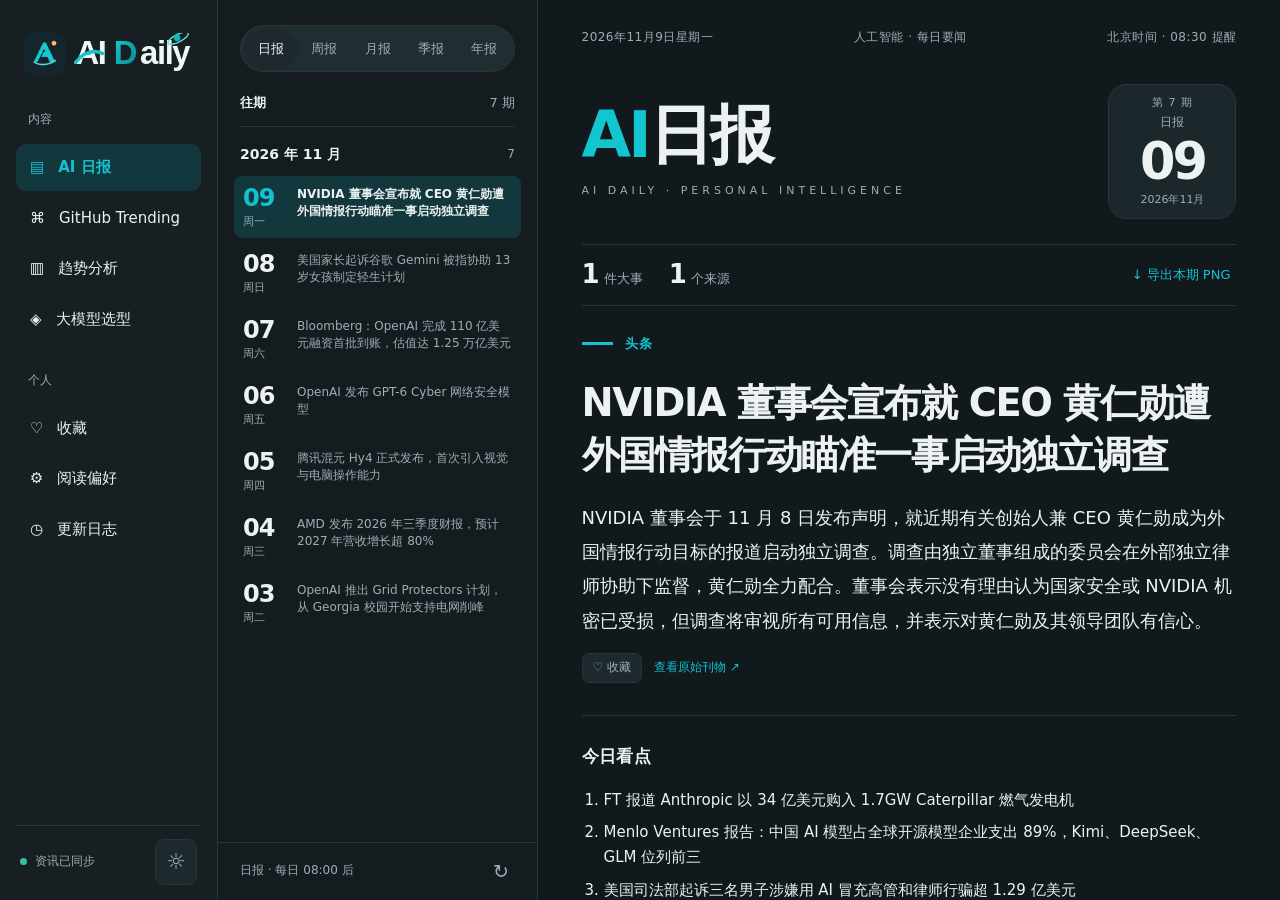
==== commit 7bc4fd0b: "ui: refine Modelwise single-screen product overview" ====
--- a/site/index.html
+++ b/site/index.html
@@ -11,26 +11,35 @@
 <section id="page-favorites" class="page wide-page" hidden><div class="issue-topline">PERSONAL / SAVED</div><div class="masthead short"><div><h1>我的<span class="aqua">收藏</span></h1><p>新闻、报告与开源项目</p></div></div><div class="collection-tabs"><button data-fav-filter="all" class="selected">全部</button><button data-fav-filter="article">资讯</button><button data-fav-filter="report">报告</button><button data-fav-filter="github">开源项目</button></div><div id="favorites-list" class="entry-list"></div></section>
 <section id="page-trends" class="page wide-page" hidden><div class="issue-topline">RESEARCH / LONG-TERM</div><div class="masthead short"><div><h1><span class="aqua">趋势</span>分析</h1><p>基于实际归档的月度 · 季度 · 年度观察</p></div></div><div class="trend-switch"><button data-trend="monthly" class="selected">上一完整月度</button><button data-trend="quarterly">上一完整季度</button><button data-trend="yearly">上一完整年度</button></div><div id="trend-content" class="trend-content"></div></section>
 <section id="page-models" class="page wide-page" hidden>
- <div class="issue-topline">PRODUCT / MODEL SELECTOR</div>
- <div class="mw-portal" aria-label="Modelwise 大模型选型作品概览">
-  <div class="mw-atmosphere" aria-hidden="true"></div>
-  <div class="mw-overview">
-   <div class="mw-copy">
-    <div class="mw-kicker"><span class="mw-kicker-dot"></span>AI DAILY <span class="mw-kicker-slash">/</span> FEATURED PRODUCT</div>
-    <img class="mw-brand" src="./modelwise-logo.png" alt="Modelwise" decoding="async">
-    <h1>大模型选型工具</h1>
-    <p class="mw-subtitle">选对模型，算清成本。</p>
-    <p class="mw-description">从模型资料库到场景选型、型号对比与成本分析，帮助你找到适合当前任务的 AI 模型方案。</p>
-    <a class="mw-visit" href="https://haluwjm-lexie.github.io/Modelwise/" target="_blank" rel="noopener noreferrer" aria-label="进入 Modelwise 大模型选型工具">进入 Modelwise <span aria-hidden="true">↗</span></a>
-    <div class="mw-features" aria-label="产品功能"><span>模型资料库</span><span>场景选型</span><span>型号对比</span><span>成本与收益</span></div>
-   </div>
-   <a class="mw-showcase" href="https://haluwjm-lexie.github.io/Modelwise/" target="_blank" rel="noopener noreferrer" aria-label="查看 Modelwise 真实首页并进入网站">
-    <div class="mw-browser-bar" aria-hidden="true"><span class="mw-lights"><i></i><i></i><i></i></span><span class="mw-browser-url">haluwjm-lexie.github.io/Modelwise/</span><span class="mw-browser-arrow">↗</span></div>
-    <div class="mw-screen"><img src="./modelwise-preview.webp" alt="Modelwise 首页实景：模型资料库与 AI 产品、模型卡片" loading="eager" decoding="async"></div>
-    <span class="mw-open-hint" aria-hidden="true">查看完整产品 <span>↗</span></span>
-   </a>
+  <div class="mw4-stage" aria-label="Modelwise 大模型选型作品概览">
+    <div class="mw4-copy">
+      <div class="mw4-kicker"><span></span>AI MODEL INTELLIGENCE</div>
+      <img class="mw4-brand" src="./modelwise-logo.png" alt="Modelwise" decoding="async">
+      <h1>大模型选型</h1>
+      <p class="mw4-lead">选对模型，算清成本。</p>
+      <p class="mw4-desc">从模型资料库、场景选型、型号对比到成本与收益分析，帮助你更快找到适合当前任务的模型方案。</p>
+      <a class="mw4-cta" href="https://haluwjm-lexie.github.io/Modelwise/" target="_blank" rel="noopener noreferrer">
+        <span>进入 Modelwise</span><b aria-hidden="true">↗</b>
+      </a>
+      <div class="mw4-tags" aria-label="Modelwise 核心能力">
+        <span>模型资料库</span><span>场景选型</span><span>型号对比</span><span>成本与收益</span>
+      </div>
+    </div>
+    <a class="mw4-preview" href="https://haluwjm-lexie.github.io/Modelwise/" target="_blank" rel="noopener noreferrer" aria-label="打开 Modelwise">
+      <div class="mw4-browser">
+        <span class="mw4-dots"><i></i><i></i><i></i></span>
+        <span>Modelwise / AI 产品与模型</span>
+        <b aria-hidden="true">↗</b>
+      </div>
+      <div class="mw4-screen">
+        <img src="./modelwise-preview.webp" alt="Modelwise 模型资料库首页预览" loading="eager" decoding="async">
+      </div>
+      <div class="mw4-float-card">
+        <strong>23 个 AI 产品与模型品牌</strong>
+        <span>资料库 · 选型 · 对比 · 成本</span>
+      </div>
+    </a>
   </div>
- </div>
 </section>
 <section id="page-settings" class="page wide-page" hidden><div class="issue-topline">PERSONAL / PREFERENCES</div><div class="masthead short"><div><h1>阅读<span class="aqua">偏好</span></h1><p>定制你真正关心的 AI 方向</p></div></div><div class="settings-card"><div class="settings-head"><div><h2>我的关注主题</h2><p>选择后保存，即可筛选日报内容。</p></div><button class="action" id="save-settings">✓ 确认并应用</button></div><div class="topic-options" id="topics"></div><div id="settings-status" class="status-inline" aria-live="polite"></div></div><div class="settings-card"><div class="settings-head"><div><h2>运行与推送</h2><p>日报归档和飞书通知</p></div><button class="action secondary" id="open-runtime">打开运行仪表盘 ↗</button></div></div><div class="runtime-panel" id="runtime-panel" hidden><div class="runtime-metrics" id="runtime-metrics"></div><button class="soft-button" id="test-feishu">向飞书发送测试通知</button><div class="status-inline" id="runtime-msg"></div></div></section>
 <section id="page-changelog" class="page wide-page" hidden><div class="issue-topline">AI DAILY / CHANGELOG</div><div class="masthead short"><div><h1>更新<span class="aqua">日志</span></h1><p>持续迭代，每一次改进都有记录</p></div></div><div class="timeline"><article><time>2026.11.05 · V0.8 预上线</time><h2>刊物式阅读与公开版适配</h2><p>品牌字标、统一 A 图标、流畅滚动与一键置顶、本期完与往期切换、GitHub 五种报告命名及飞书卡片推荐理由。</p></article><article><time>2026.11.05 · V0.7</time><h2>归档保护与 GitHub 稳定性修复</h2><p>修复原始刊物 JSON 跳转；增加数据库自动备份与恢复指引；GitHub 回退到最近的真实历史快照；Star 从 GitHub API 核实状态；发布期刊标题采用真实头条。</p></article><article><time>2026.11.03 · V0.5</time><h2>往期归档和期刊信息修复</h2><p>修复多余网格占位；统一三栏与双栏阅读结构；增加 GitHub 五个观察周期、Star 入口、主题筛选、主题适配图片导出和运行仪表盘。</p></article><article><time>2026.11.03 · V0.3</time><h2>刊物阅读器</h2><p>加入日报、周报、月报、收藏和长期统计入口。</p></article><article><time>2026.11.03 · V0.2</time><h2>视觉体系更新</h2><p>引入冷白与青蓝灰深色两套主题。</p></article></div></section>
--- a/site/style.css
+++ b/site/style.css
@@ -84,40 +84,87 @@
 #github-period-list .issue-choice{align-items:center;}
 #github-period-list .issue-choice-title{align-self:center;}
 
-/* MW_PORTAL_V3_BEGIN — AI Daily's Modelwise product overview only */
-#page-models .mw-portal{--mw-blue:#143bb5;--mw-cyan:#0f9fb0;--mw-text:#172c3d;position:relative;isolation:isolate;overflow:hidden;border:1px solid rgba(48,90,162,.12);border-radius:26px;margin:18px 0 0;background:linear-gradient(118deg,#f7fcff 0%,#edf4ff 56%,#dce9ff 100%);box-shadow:0 18px 60px rgba(25,63,110,.09);color:var(--mw-text)}
-#page-models .mw-atmosphere{position:absolute;inset:0;pointer-events:none;z-index:-1;background:radial-gradient(ellipse at 98% 8%,rgba(77,129,248,.20),transparent 47%),radial-gradient(ellipse at 6% 80%,rgba(50,204,213,.09),transparent 48%)}
-#page-models .mw-portal::before{content:'';position:absolute;top:0;right:0;width:51%;height:100%;opacity:.18;pointer-events:none;background-image:linear-gradient(rgba(35,83,174,.14) 1px,transparent 1px),linear-gradient(90deg,rgba(35,83,174,.14) 1px,transparent 1px);background-size:34px 34px;mask-image:linear-gradient(90deg,transparent,black)}
-#page-models .mw-overview{position:relative;z-index:1;display:grid;grid-template-columns:minmax(0,.90fr) minmax(0,1.10fr);gap:clamp(14px,2.4vw,36px);align-items:center;min-height:clamp(480px,54vw,630px);padding:clamp(28px,4.2vw,70px) 0 clamp(24px,4vw,62px) clamp(28px,4.2vw,70px)}
-#page-models .mw-copy{min-width:0;max-width:490px;text-align:left}
-#page-models .mw-kicker{display:flex;align-items:center;gap:9px;margin-bottom:33px;color:#54728d;font-weight:750;font-size:10px;letter-spacing:.19em}
-#page-models .mw-kicker-dot{width:7px;height:7px;flex:none;border-radius:50%;background:#268bdc;box-shadow:0 0 0 5px rgba(41,132,233,.09)}
-#page-models .mw-kicker-slash{color:#a1b7cd}
-#page-models .mw-brand{display:block;max-width:min(100%,305px);width:305px;height:auto;object-fit:contain;object-position:left center;filter:drop-shadow(0 9px 15px rgba(31,90,180,.05))}
-#page-models .mw-copy h1{font-size:clamp(27px,3vw,41px);line-height:1.28;margin:18px 0 9px;letter-spacing:-.035em;color:#19313f;font-weight:780}
-#page-models .mw-subtitle{font-weight:650;color:#1559a8;font-size:clamp(17px,1.8vw,21px);margin:0 0 20px;letter-spacing:.01em}
-#page-models .mw-description{font-size:clamp(14px,1.32vw,16px);line-height:1.96;color:#62788d;margin:0 0 29px;max-width:390px}
-#page-models .mw-visit{display:inline-flex;align-items:center;justify-content:center;gap:27px;min-height:53px;padding:12px 23px;border-radius:13px;background:linear-gradient(125deg,#1a62e3,#163ba7);border:1px solid rgba(21,59,163,.35);color:white;font-weight:730;font-size:15px;letter-spacing:.01em;text-decoration:none;box-shadow:0 10px 27px rgba(24,77,181,.21),inset 0 1px 0 rgba(255,255,255,.22);transition:transform .24s ease,box-shadow .24s ease,filter .24s ease}
-#page-models .mw-visit:hover{color:white;transform:translateY(-4px);box-shadow:0 17px 33px rgba(24,77,181,.30);filter:brightness(1.08)}
-#page-models .mw-visit:focus-visible,#page-models .mw-showcase:focus-visible{outline:3px solid #3d83f6;outline-offset:5px}
-#page-models .mw-visit span{font-size:20px;font-weight:500;line-height:1}
-#page-models .mw-features{display:flex;flex-wrap:wrap;gap:8px;margin-top:33px}
-#page-models .mw-features span{padding:5px 10px;border-radius:999px;color:#628099;font-size:11px;line-height:1.4;border:1px solid rgba(83,136,193,.17);background:rgba(255,255,255,.55)}
-#page-models .mw-showcase{display:block;position:relative;min-width:0;width:100%;align-self:center;margin:9px -1px 0 0;padding:0;color:inherit;transform:perspective(1300px) rotateY(-5deg) rotateX(2deg) translateX(3%);transform-origin:left center;transition:transform .45s cubic-bezier(.2,.7,.25,1),box-shadow .45s ease;box-shadow:0 32px 62px rgba(23,53,99,.19),0 0 0 8px rgba(255,255,255,.17);border:1px solid rgba(154,183,228,.72);border-radius:16px 0 0 16px;overflow:hidden;background:white;text-decoration:none}
-#page-models .mw-showcase:hover{color:inherit;transform:perspective(1300px) rotateY(-1deg) rotateX(0deg) translateX(0) translateY(-7px);box-shadow:0 42px 78px rgba(23,53,99,.25),0 0 0 9px rgba(255,255,255,.23)}
-#page-models .mw-browser-bar{display:flex;align-items:center;gap:10px;height:39px;background:#f8faff;border-bottom:1px solid #e9eff8;padding:0 13px;color:#8293a6;font-size:10px;letter-spacing:.02em}
-#page-models .mw-lights{display:flex;gap:5px;flex:none}
-#page-models .mw-lights i{width:7px;height:7px;border-radius:50%;background:#e4a29d}
-#page-models .mw-lights i:nth-child(2){background:#e5c47a}
-#page-models .mw-lights i:nth-child(3){background:#90cbbc}
-#page-models .mw-browser-url{overflow:hidden;text-overflow:ellipsis;white-space:nowrap;flex:1;text-align:center}
-#page-models .mw-browser-arrow{font-size:16px;color:#547bc4}
-#page-models .mw-screen{position:relative;overflow:hidden;height:clamp(325px,39vw,475px);background:#f9fcfe}
-#page-models .mw-screen img{width:100%;height:auto;display:block}
-#page-models .mw-open-hint{position:absolute;right:20px;bottom:18px;display:flex;align-items:center;gap:9px;background:rgba(255,255,255,.94);border:1px solid #dbe7f7;box-shadow:0 12px 30px rgba(38,73,120,.10);border-radius:999px;padding:9px 15px;font-weight:680;font-size:12px;color:#2757a9;transition:transform .2s ease}
-#page-models .mw-showcase:hover .mw-open-hint{transform:translateY(-3px)}
-@media(max-width:1100px){#page-models .mw-overview{grid-template-columns:minmax(0,1fr) minmax(0,1fr);padding-left:30px;min-height:450px}#page-models .mw-kicker{margin-bottom:24px}#page-models .mw-brand{width:245px}#page-models .mw-screen{height:340px}#page-models .mw-features{margin-top:22px}}
-@media(max-width:820px){#page-models .mw-overview{grid-template-columns:1fr;gap:30px;padding:38px 25px 38px;min-height:0}#page-models .mw-copy{max-width:100%}#page-models .mw-brand{width:280px}#page-models .mw-showcase{transform:none;max-width:100%;margin:0;border-radius:15px;box-shadow:0 15px 40px rgba(23,53,99,.13)}#page-models .mw-showcase:hover{transform:translateY(-5px)}#page-models .mw-screen{height:310px}#page-models .mw-portal::before{width:100%}}
-@media(max-width:480px){#page-models .mw-overview{padding:26px 19px 30px}#page-models .mw-portal{border-radius:19px}#page-models .mw-kicker{font-size:9px;margin-bottom:24px}#page-models .mw-brand{width:240px}#page-models .mw-description{font-size:14px;margin-bottom:23px}#page-models .mw-features{margin-top:24px}#page-models .mw-browser-bar{height:32px}#page-models .mw-screen{height:235px}#page-models .mw-open-hint{right:8px;bottom:9px;font-size:10px;padding:7px 9px}}
-@media(prefers-reduced-motion:reduce){#page-models .mw-visit,#page-models .mw-showcase,#page-models .mw-open-hint{transition:none}}
-/* MW_PORTAL_V3_END */
+/* MW_PORTAL_V4_BEGIN — single-screen Modelwise product overview */
+#page-models{max-width:none!important;height:100%}
+#page-models .mw4-stage{
+  --mw-blue:#163fbd;--mw-blue2:#235fe8;--mw-cyan:#0d9daa;--mw-ink:#17242c;
+  position:relative;height:100%;min-height:0;display:grid;
+  grid-template-columns:minmax(330px,.82fr) minmax(500px,1.18fr);
+  align-items:center;gap:clamp(34px,4vw,72px);
+  padding:clamp(34px,5vh,58px) clamp(28px,4.2vw,68px);
+  overflow:hidden;border:1px solid rgba(36,83,169,.10);border-radius:28px;
+  background:
+    radial-gradient(circle at 82% 18%,rgba(55,116,241,.13),transparent 31%),
+    radial-gradient(circle at 7% 90%,rgba(35,180,193,.08),transparent 27%),
+    linear-gradient(135deg,#fbfdff 0%,#f5f9ff 58%,#edf4ff 100%);
+  box-shadow:0 24px 70px rgba(34,66,113,.08);
+}
+#page-models .mw4-stage:after{
+  content:"";position:absolute;right:-12%;top:-34%;width:58%;aspect-ratio:1;border-radius:50%;
+  border:1px solid rgba(42,101,210,.11);box-shadow:0 0 0 55px rgba(42,101,210,.025),0 0 0 110px rgba(42,101,210,.018);
+  pointer-events:none
+}
+#page-models .mw4-copy{position:relative;z-index:2;max-width:440px}
+#page-models .mw4-kicker{display:flex;align-items:center;gap:10px;margin-bottom:28px;color:#6b7f96;font-size:10px;font-weight:760;letter-spacing:.20em}
+#page-models .mw4-kicker span{width:7px;height:7px;border-radius:50%;background:var(--mw-blue2);box-shadow:0 0 0 6px rgba(35,95,232,.08)}
+#page-models .mw4-brand{display:block;width:min(265px,82%);height:auto;margin:0 0 22px;object-fit:contain;object-position:left center}
+#page-models .mw4-copy h1{margin:0 0 8px;color:var(--mw-ink);font-size:clamp(38px,4.3vw,60px);line-height:1.04;letter-spacing:-.055em;font-weight:860}
+#page-models .mw4-lead{margin:0 0 17px;color:var(--mw-blue);font-size:clamp(18px,1.8vw,23px);font-weight:730}
+#page-models .mw4-desc{max-width:410px;margin:0 0 27px;color:#65798c;font-size:14px;line-height:1.9}
+#page-models .mw4-cta{display:inline-flex;align-items:center;justify-content:space-between;gap:34px;min-width:190px;padding:13px 18px 13px 21px;border-radius:14px;color:#fff!important;text-decoration:none;font-size:15px;font-weight:760;background:linear-gradient(135deg,var(--mw-blue2),#1538ab);border:1px solid rgba(15,55,161,.28);box-shadow:0 12px 28px rgba(28,75,185,.20),inset 0 1px 0 rgba(255,255,255,.25);transition:transform .24s ease,box-shadow .24s ease,filter .24s ease}
+#page-models .mw4-cta b{font-size:20px;font-weight:500}
+#page-models .mw4-cta:hover{transform:translateY(-4px);filter:brightness(1.04);box-shadow:0 19px 38px rgba(28,75,185,.27),inset 0 1px 0 rgba(255,255,255,.28)}
+#page-models .mw4-tags{display:flex;flex-wrap:wrap;gap:8px;margin-top:25px}
+#page-models .mw4-tags span{padding:5px 10px;border:1px solid rgba(60,108,172,.14);border-radius:999px;background:rgba(255,255,255,.63);color:#6c8094;font-size:10px}
+#page-models .mw4-preview{position:relative;z-index:2;display:block;min-width:0;text-decoration:none;color:inherit!important;border:1px solid rgba(130,163,215,.48);border-radius:22px;background:#fff;box-shadow:0 26px 64px rgba(30,65,119,.16),0 0 0 8px rgba(255,255,255,.42);overflow:visible;transform:perspective(1400px) rotateY(-2.6deg) rotateX(1deg);transform-origin:left center;transition:transform .38s cubic-bezier(.2,.7,.2,1),box-shadow .38s ease}
+#page-models .mw4-preview:hover{transform:perspective(1400px) rotateY(0) rotateX(0) translateY(-6px);box-shadow:0 34px 78px rgba(30,65,119,.20),0 0 0 8px rgba(255,255,255,.55)}
+#page-models .mw4-browser{height:40px;display:flex;align-items:center;gap:12px;padding:0 14px;border-bottom:1px solid #e9eef6;background:#f8faff;border-radius:22px 22px 0 0;color:#7c8da3;font-size:10px}
+#page-models .mw4-browser>span:nth-child(2){flex:1;text-align:center;white-space:nowrap;overflow:hidden;text-overflow:ellipsis}
+#page-models .mw4-browser>b{color:var(--mw-blue);font-size:17px;font-weight:500}
+#page-models .mw4-dots{display:flex;gap:5px}
+#page-models .mw4-dots i{width:7px;height:7px;border-radius:50%;background:#f0a09a}
+#page-models .mw4-dots i:nth-child(2){background:#edc977}
+#page-models .mw4-dots i:nth-child(3){background:#83cdb9}
+#page-models .mw4-screen{height:min(52vh,430px);overflow:hidden;border-radius:0 0 22px 22px;background:#fff}
+#page-models .mw4-screen img{width:100%;height:100%;display:block;object-fit:cover;object-position:top left}
+#page-models .mw4-float-card{position:absolute;left:-24px;bottom:25px;display:flex;flex-direction:column;gap:2px;min-width:210px;padding:12px 15px;border:1px solid rgba(103,147,207,.20);border-radius:14px;background:rgba(255,255,255,.94);box-shadow:0 14px 36px rgba(38,74,124,.14);backdrop-filter:blur(14px)}
+#page-models .mw4-float-card strong{color:#1f416d;font-size:12px}
+#page-models .mw4-float-card span{color:#8292a4;font-size:10px}
+@media(min-width:901px){
+  .reading.modelwise-mode{overflow:hidden!important}
+  .reading.modelwise-mode .reading-inner{height:100vh;max-width:none!important;padding:22px 34px 22px!important}
+  .reading.modelwise-mode #page-models{height:100%}
+  .reading.modelwise-mode .back-to-top{display:none!important}
+}
+body.dark #page-models .mw4-stage{
+  background:
+    radial-gradient(circle at 82% 18%,rgba(40,97,226,.20),transparent 31%),
+    radial-gradient(circle at 7% 90%,rgba(31,163,176,.10),transparent 27%),
+    linear-gradient(135deg,#101a29 0%,#13223b 60%,#10203a 100%);
+  border-color:rgba(91,136,219,.20);box-shadow:0 24px 70px rgba(0,0,0,.20)
+}
+body.dark #page-models .mw4-copy h1{color:#f4f7fb}
+body.dark #page-models .mw4-lead{color:#69a7ff}
+body.dark #page-models .mw4-desc{color:#9fb0c1}
+body.dark #page-models .mw4-kicker{color:#8ea2b8}
+body.dark #page-models .mw4-tags span{background:rgba(255,255,255,.05);border-color:rgba(130,169,229,.17);color:#91a4b8}
+@media(max-width:1050px) and (min-width:901px){
+  #page-models .mw4-stage{grid-template-columns:minmax(300px,.9fr) minmax(390px,1.1fr);gap:28px;padding:34px}
+  #page-models .mw4-brand{width:220px}
+  #page-models .mw4-copy h1{font-size:42px}
+  #page-models .mw4-desc{font-size:13px}
+  #page-models .mw4-tags{margin-top:18px}
+  #page-models .mw4-screen{height:min(48vh,370px)}
+}
+@media(max-width:900px){
+  #page-models{height:auto}
+  #page-models .mw4-stage{height:auto;grid-template-columns:1fr;gap:28px;padding:34px 24px;overflow:visible}
+  #page-models .mw4-copy{max-width:100%}
+  #page-models .mw4-preview{transform:none}
+  #page-models .mw4-preview:hover{transform:translateY(-4px)}
+  #page-models .mw4-screen{height:360px}
+}
+@media(prefers-reduced-motion:reduce){
+  #page-models .mw4-cta,#page-models .mw4-preview{transition:none}
+}
+/* MW_PORTAL_V4_END */
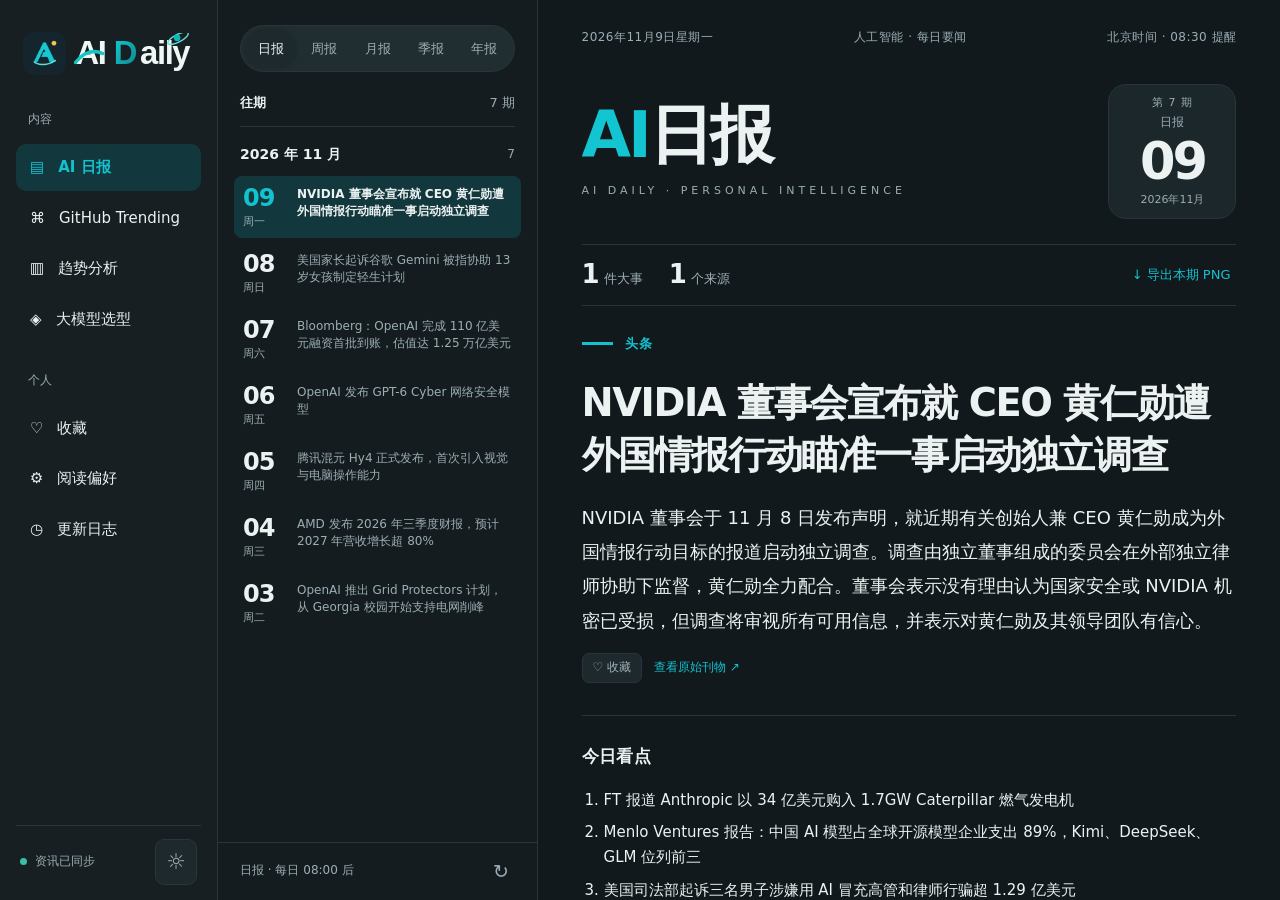
==== commit dac7c029: "ui: align Modelwise showcase with AI Daily turquoise" ====
--- a/site/index.html
+++ b/site/index.html
@@ -11,35 +11,115 @@
 <section id="page-favorites" class="page wide-page" hidden><div class="issue-topline">PERSONAL / SAVED</div><div class="masthead short"><div><h1>我的<span class="aqua">收藏</span></h1><p>新闻、报告与开源项目</p></div></div><div class="collection-tabs"><button data-fav-filter="all" class="selected">全部</button><button data-fav-filter="article">资讯</button><button data-fav-filter="report">报告</button><button data-fav-filter="github">开源项目</button></div><div id="favorites-list" class="entry-list"></div></section>
 <section id="page-trends" class="page wide-page" hidden><div class="issue-topline">RESEARCH / LONG-TERM</div><div class="masthead short"><div><h1><span class="aqua">趋势</span>分析</h1><p>基于实际归档的月度 · 季度 · 年度观察</p></div></div><div class="trend-switch"><button data-trend="monthly" class="selected">上一完整月度</button><button data-trend="quarterly">上一完整季度</button><button data-trend="yearly">上一完整年度</button></div><div id="trend-content" class="trend-content"></div></section>
 <section id="page-models" class="page wide-page" hidden>
-  <div class="mw4-stage" aria-label="Modelwise 大模型选型作品概览">
-    <div class="mw4-copy">
-      <div class="mw4-kicker"><span></span>AI MODEL INTELLIGENCE</div>
-      <img class="mw4-brand" src="./modelwise-logo.png" alt="Modelwise" decoding="async">
-      <h1>大模型选型</h1>
-      <p class="mw4-lead">选对模型，算清成本。</p>
-      <p class="mw4-desc">从模型资料库、场景选型、型号对比到成本与收益分析，帮助你更快找到适合当前任务的模型方案。</p>
-      <a class="mw4-cta" href="https://haluwjm-lexie.github.io/Modelwise/" target="_blank" rel="noopener noreferrer">
-        <span>进入 Modelwise</span><b aria-hidden="true">↗</b>
-      </a>
-      <div class="mw4-tags" aria-label="Modelwise 核心能力">
-        <span>模型资料库</span><span>场景选型</span><span>型号对比</span><span>成本与收益</span>
-      </div>
-    </div>
-    <a class="mw4-preview" href="https://haluwjm-lexie.github.io/Modelwise/" target="_blank" rel="noopener noreferrer" aria-label="打开 Modelwise">
-      <div class="mw4-browser">
-        <span class="mw4-dots"><i></i><i></i><i></i></span>
-        <span>Modelwise / AI 产品与模型</span>
-        <b aria-hidden="true">↗</b>
-      </div>
-      <div class="mw4-screen">
-        <img src="./modelwise-preview.webp" alt="Modelwise 模型资料库首页预览" loading="eager" decoding="async">
-      </div>
-      <div class="mw4-float-card">
-        <strong>23 个 AI 产品与模型品牌</strong>
-        <span>资料库 · 选型 · 对比 · 成本</span>
-      </div>
+<style id="mw5-critical">
+body:has(#page-models:not([hidden])) .reading{overflow:hidden!important}
+body:has(#page-models:not([hidden])) .reading-inner{height:100vh;max-width:none!important;padding:22px 34px!important}
+body:has(#page-models:not([hidden])) .back-to-top{display:none!important}
+#page-models{height:100%;max-width:none!important}
+#page-models .mw5-stage{
+  --mw-blue:#117e86;--mw-blue2:#14c1cf;--mw-cyan:#09bccc;--mw-ink:#18242b;
+  height:100%;display:grid;grid-template-columns:minmax(330px,.82fr) minmax(520px,1.18fr);
+  gap:clamp(36px,4vw,72px);align-items:center;position:relative;overflow:hidden;
+  padding:clamp(34px,5vh,58px) clamp(34px,4.8vw,76px);
+  border:1px solid rgba(17,126,134,.12);border-radius:28px;
+  background:
+    radial-gradient(circle at 83% 13%,rgba(20,193,207,.14),transparent 31%),
+    radial-gradient(circle at 10% 90%,rgba(17,126,134,.09),transparent 28%),
+    linear-gradient(135deg,#fcfefd 0%,#f3fbfa 56%,#e8f6f4 100%);
+  box-shadow:0 26px 70px rgba(17,126,134,.09)
+}
+#page-models .mw5-stage:after{
+  content:"";position:absolute;right:-11%;top:-38%;width:57%;aspect-ratio:1;border-radius:50%;
+  border:1px solid rgba(20,193,207,.11);
+  box-shadow:0 0 0 58px rgba(20,193,207,.026),0 0 0 116px rgba(17,126,134,.016);
+  pointer-events:none
+}
+#page-models .mw5-copy{position:relative;z-index:2;max-width:445px}
+#page-models .mw5-kicker{display:flex;align-items:center;gap:10px;margin-bottom:26px;color:#6e8196;font-size:10px;font-weight:760;letter-spacing:.20em}
+#page-models .mw5-kicker i{width:7px;height:7px;border-radius:50%;background:var(--mw-blue2);box-shadow:0 0 0 6px rgba(20,193,207,.09)}
+#page-models .mw5-brand{display:block;width:min(280px,82%);height:auto;margin:0 0 24px;object-fit:contain;object-position:left center}
+#page-models .mw5-copy h1{margin:0 0 10px;color:var(--mw-ink);font-size:clamp(42px,4.5vw,64px);line-height:1.02;letter-spacing:-.055em;font-weight:860}
+#page-models .mw5-lead{margin:0 0 17px;color:var(--mw-blue);font-size:clamp(19px,1.9vw,24px);font-weight:740}
+#page-models .mw5-desc{max-width:420px;margin:0 0 28px;color:#697d91;font-size:14px;line-height:1.9}
+#page-models .mw5-cta{
+  display:inline-flex;align-items:center;justify-content:space-between;gap:36px;min-width:210px;
+  padding:15px 19px 15px 23px;border-radius:14px;color:#fff!important;text-decoration:none;
+  background:linear-gradient(135deg,#18c7c9 0%,#117e86 100%);
+  border:1px solid rgba(17,126,134,.30);font-size:16px;font-weight:780;
+  box-shadow:0 13px 30px rgba(17,126,134,.22),inset 0 1px 0 rgba(255,255,255,.26);
+  transition:transform .23s ease,box-shadow .23s ease,filter .23s ease
+}
+#page-models .mw5-cta:hover{transform:translateY(-4px);filter:brightness(1.05);box-shadow:0 20px 42px rgba(17,126,134,.28),inset 0 1px 0 rgba(255,255,255,.28)}
+#page-models .mw5-cta b{font-size:22px;font-weight:500;line-height:1}
+#page-models .mw5-tags{display:flex;flex-wrap:wrap;gap:8px;margin-top:24px}
+#page-models .mw5-tags span{padding:5px 10px;border:1px solid rgba(17,126,134,.14);border-radius:999px;background:rgba(255,255,255,.68);color:#68868a;font-size:10px}
+#page-models .mw5-preview{
+  position:relative;z-index:2;display:block;min-width:0;color:inherit!important;text-decoration:none;
+  border:1px solid rgba(85,170,174,.42);border-radius:22px;background:#fff;
+  box-shadow:0 28px 64px rgba(17,126,134,.14),0 0 0 8px rgba(255,255,255,.45);
+  transform:perspective(1450px) rotateY(-2.2deg) rotateX(.8deg);transform-origin:left center;
+  transition:transform .38s cubic-bezier(.2,.7,.2,1),box-shadow .38s ease
+}
+#page-models .mw5-preview:hover{transform:perspective(1450px) rotateY(0) rotateX(0) translateY(-6px);box-shadow:0 36px 78px rgba(17,126,134,.19),0 0 0 8px rgba(255,255,255,.58)}
+#page-models .mw5-browser{height:40px;display:flex;align-items:center;gap:12px;padding:0 14px;border-bottom:1px solid #e8edf5;background:#f8faff;border-radius:22px 22px 0 0;color:#7e90a5;font-size:10px}
+#page-models .mw5-dots{display:flex;gap:5px}
+#page-models .mw5-dots i{width:7px;height:7px;border-radius:50%;background:#ef9f98}
+#page-models .mw5-dots i:nth-child(2){background:#edc776}
+#page-models .mw5-dots i:nth-child(3){background:#82cab8}
+#page-models .mw5-browser em{font-style:normal;flex:1;text-align:center}
+#page-models .mw5-browser b{color:var(--mw-blue);font-size:17px;font-weight:500}
+#page-models .mw5-screen{height:min(56vh,460px);overflow:hidden;border-radius:0 0 22px 22px;background:#fff}
+#page-models .mw5-screen img{width:100%;height:100%;display:block;object-fit:cover;object-position:top left}
+#page-models .mw5-badge{
+  position:absolute;left:-25px;bottom:28px;display:flex;flex-direction:column;gap:2px;min-width:214px;
+  padding:12px 15px;border:1px solid rgba(71,158,164,.22);border-radius:14px;
+  background:rgba(255,255,255,.94);box-shadow:0 15px 36px rgba(17,126,134,.13);backdrop-filter:blur(14px)
+}
+#page-models .mw5-badge strong{color:#117e86;font-size:12px}
+#page-models .mw5-badge span{color:#8292a4;font-size:10px}
+body.dark #page-models .mw5-stage{
+  background:radial-gradient(circle at 83% 13%,rgba(20,193,207,.20),transparent 31%),linear-gradient(135deg,#0f1d1e 0%,#11282a 60%,#0e2325 100%);
+  border-color:rgba(20,193,207,.20);box-shadow:0 24px 70px rgba(0,0,0,.20)
+}
+body.dark #page-models .mw5-copy h1{color:#f4f7fb}
+body.dark #page-models .mw5-lead{color:#4ed7da}
+body.dark #page-models .mw5-desc{color:#9fb0c1}
+body.dark #page-models .mw5-kicker{color:#8ea2b8}
+body.dark #page-models .mw5-tags span{background:rgba(255,255,255,.05);border-color:rgba(77,193,196,.17);color:#98b8b9}
+@media(max-width:1080px) and (min-width:901px){
+  #page-models .mw5-stage{grid-template-columns:minmax(295px,.88fr) minmax(410px,1.12fr);gap:30px;padding:34px}
+  #page-models .mw5-brand{width:225px}
+  #page-models .mw5-copy h1{font-size:44px}
+  #page-models .mw5-desc{font-size:13px}
+  #page-models .mw5-screen{height:min(50vh,390px)}
+}
+@media(max-width:900px){
+  body:has(#page-models:not([hidden])) .reading{overflow:auto!important}
+  body:has(#page-models:not([hidden])) .reading-inner{height:auto;max-width:1100px!important;padding:24px 18px!important}
+  #page-models{height:auto}
+  #page-models .mw5-stage{height:auto;grid-template-columns:1fr;gap:28px;padding:34px 24px;overflow:visible}
+  #page-models .mw5-preview{transform:none}
+  #page-models .mw5-screen{height:360px}
+}
+</style>
+<div class="mw5-stage" aria-label="Modelwise 大模型选型作品概览">
+  <div class="mw5-copy">
+    <div class="mw5-kicker"><i></i>AI MODEL INTELLIGENCE</div>
+    <img class="mw5-brand" src="./modelwise-logo.png" alt="Modelwise" decoding="async">
+    <h1>大模型选型</h1>
+    <p class="mw5-lead">选对模型，算清成本。</p>
+    <p class="mw5-desc">从模型资料库、场景选型、型号对比到成本与收益分析，帮助你更快找到适合当前任务的模型方案。</p>
+    <a class="mw5-cta" href="https://haluwjm-lexie.github.io/Modelwise/" target="_blank" rel="noopener noreferrer">
+      <span>进入 Modelwise</span><b aria-hidden="true">↗</b>
     </a>
+    <div class="mw5-tags"><span>模型资料库</span><span>场景选型</span><span>型号对比</span><span>成本与收益</span></div>
   </div>
+  <a class="mw5-preview" href="https://haluwjm-lexie.github.io/Modelwise/" target="_blank" rel="noopener noreferrer" aria-label="打开 Modelwise">
+    <div class="mw5-browser"><span class="mw5-dots"><i></i><i></i><i></i></span><em>Modelwise / AI 产品与模型</em><b aria-hidden="true">↗</b></div>
+    <div class="mw5-screen"><img src="./modelwise-preview.webp" alt="Modelwise 模型资料库首页预览" loading="eager" decoding="async"></div>
+    <div class="mw5-badge"><strong>23 个 AI 产品与模型品牌</strong><span>资料库 · 选型 · 对比 · 成本</span></div>
+  </a>
+</div>
 </section>
 <section id="page-settings" class="page wide-page" hidden><div class="issue-topline">PERSONAL / PREFERENCES</div><div class="masthead short"><div><h1>阅读<span class="aqua">偏好</span></h1><p>定制你真正关心的 AI 方向</p></div></div><div class="settings-card"><div class="settings-head"><div><h2>我的关注主题</h2><p>选择后保存，即可筛选日报内容。</p></div><button class="action" id="save-settings">✓ 确认并应用</button></div><div class="topic-options" id="topics"></div><div id="settings-status" class="status-inline" aria-live="polite"></div></div><div class="settings-card"><div class="settings-head"><div><h2>运行与推送</h2><p>日报归档和飞书通知</p></div><button class="action secondary" id="open-runtime">打开运行仪表盘 ↗</button></div></div><div class="runtime-panel" id="runtime-panel" hidden><div class="runtime-metrics" id="runtime-metrics"></div><button class="soft-button" id="test-feishu">向飞书发送测试通知</button><div class="status-inline" id="runtime-msg"></div></div></section>
 <section id="page-changelog" class="page wide-page" hidden><div class="issue-topline">AI DAILY / CHANGELOG</div><div class="masthead short"><div><h1>更新<span class="aqua">日志</span></h1><p>持续迭代，每一次改进都有记录</p></div></div><div class="timeline"><article><time>2026.11.05 · V0.8 预上线</time><h2>刊物式阅读与公开版适配</h2><p>品牌字标、统一 A 图标、流畅滚动与一键置顶、本期完与往期切换、GitHub 五种报告命名及飞书卡片推荐理由。</p></article><article><time>2026.11.05 · V0.7</time><h2>归档保护与 GitHub 稳定性修复</h2><p>修复原始刊物 JSON 跳转；增加数据库自动备份与恢复指引；GitHub 回退到最近的真实历史快照；Star 从 GitHub API 核实状态；发布期刊标题采用真实头条。</p></article><article><time>2026.11.03 · V0.5</time><h2>往期归档和期刊信息修复</h2><p>修复多余网格占位；统一三栏与双栏阅读结构；增加 GitHub 五个观察周期、Star 入口、主题筛选、主题适配图片导出和运行仪表盘。</p></article><article><time>2026.11.03 · V0.3</time><h2>刊物阅读器</h2><p>加入日报、周报、月报、收藏和长期统计入口。</p></article><article><time>2026.11.03 · V0.2</time><h2>视觉体系更新</h2><p>引入冷白与青蓝灰深色两套主题。</p></article></div></section>
